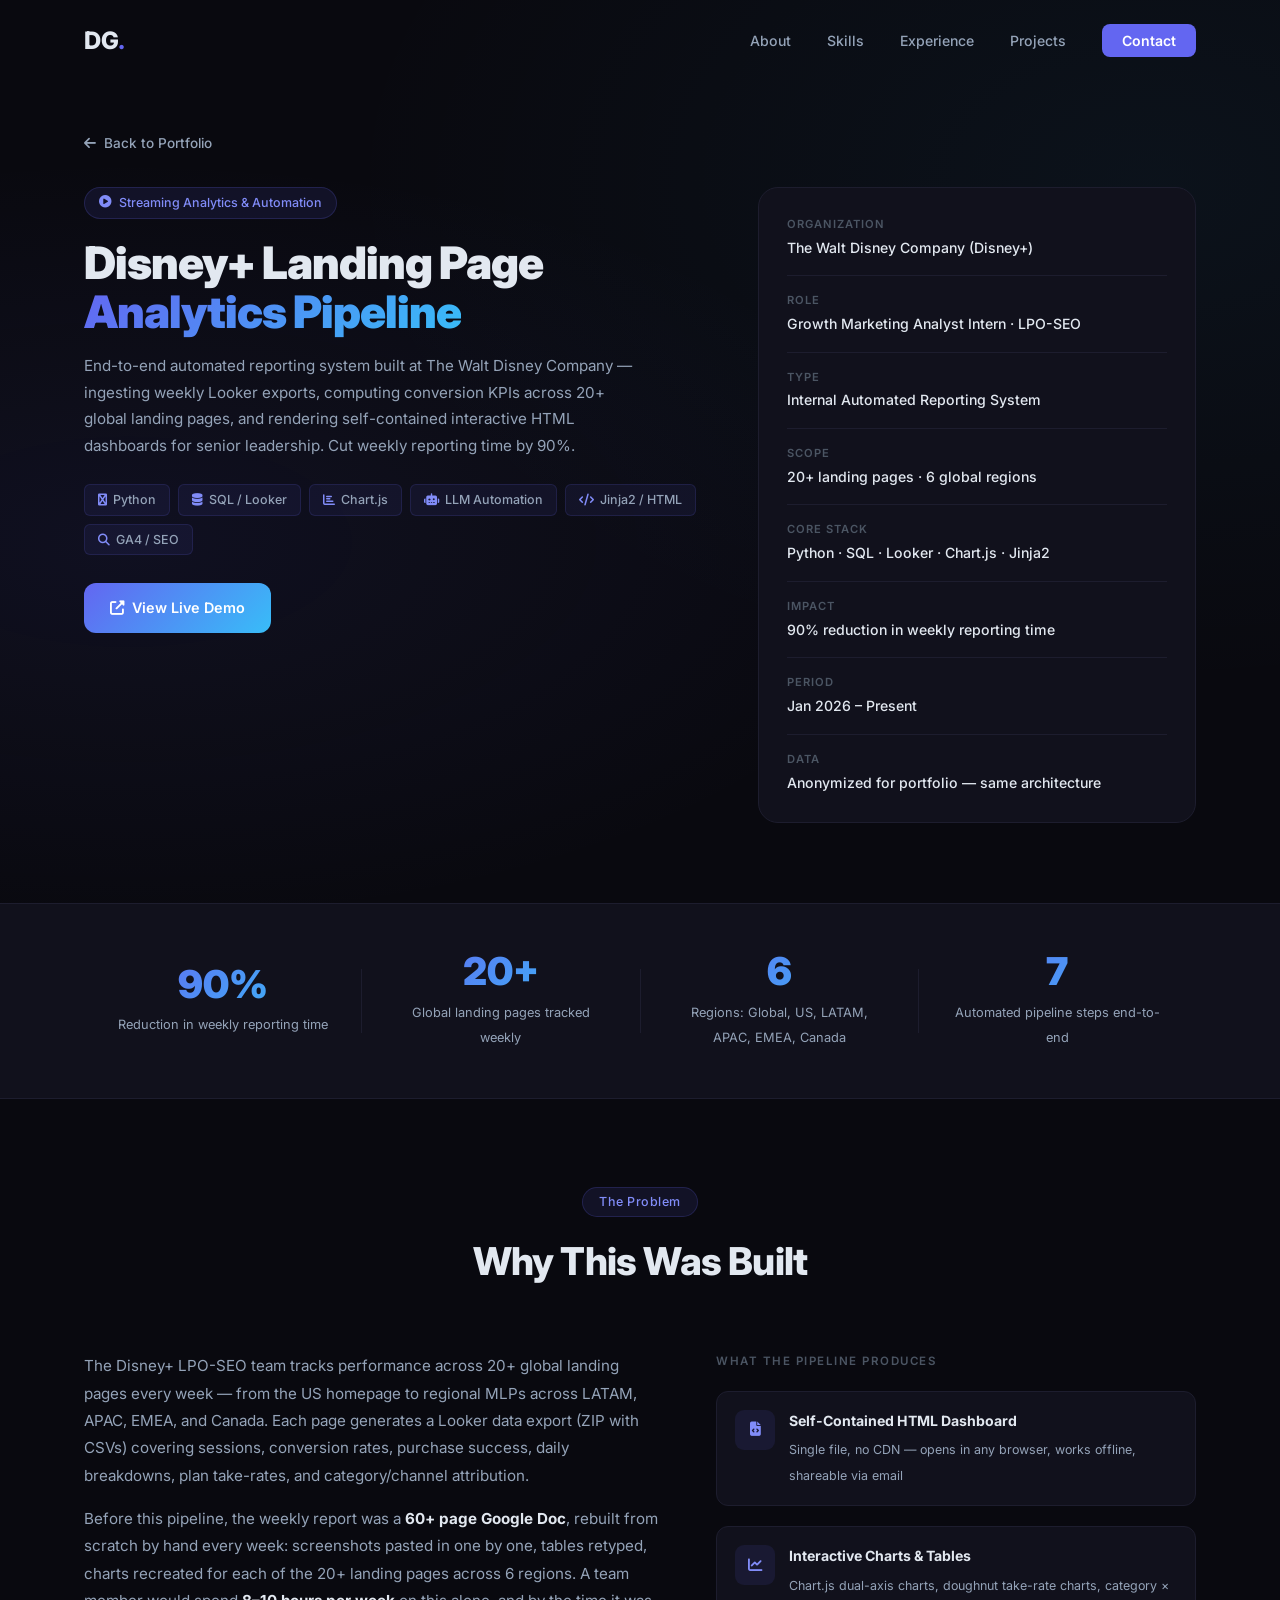
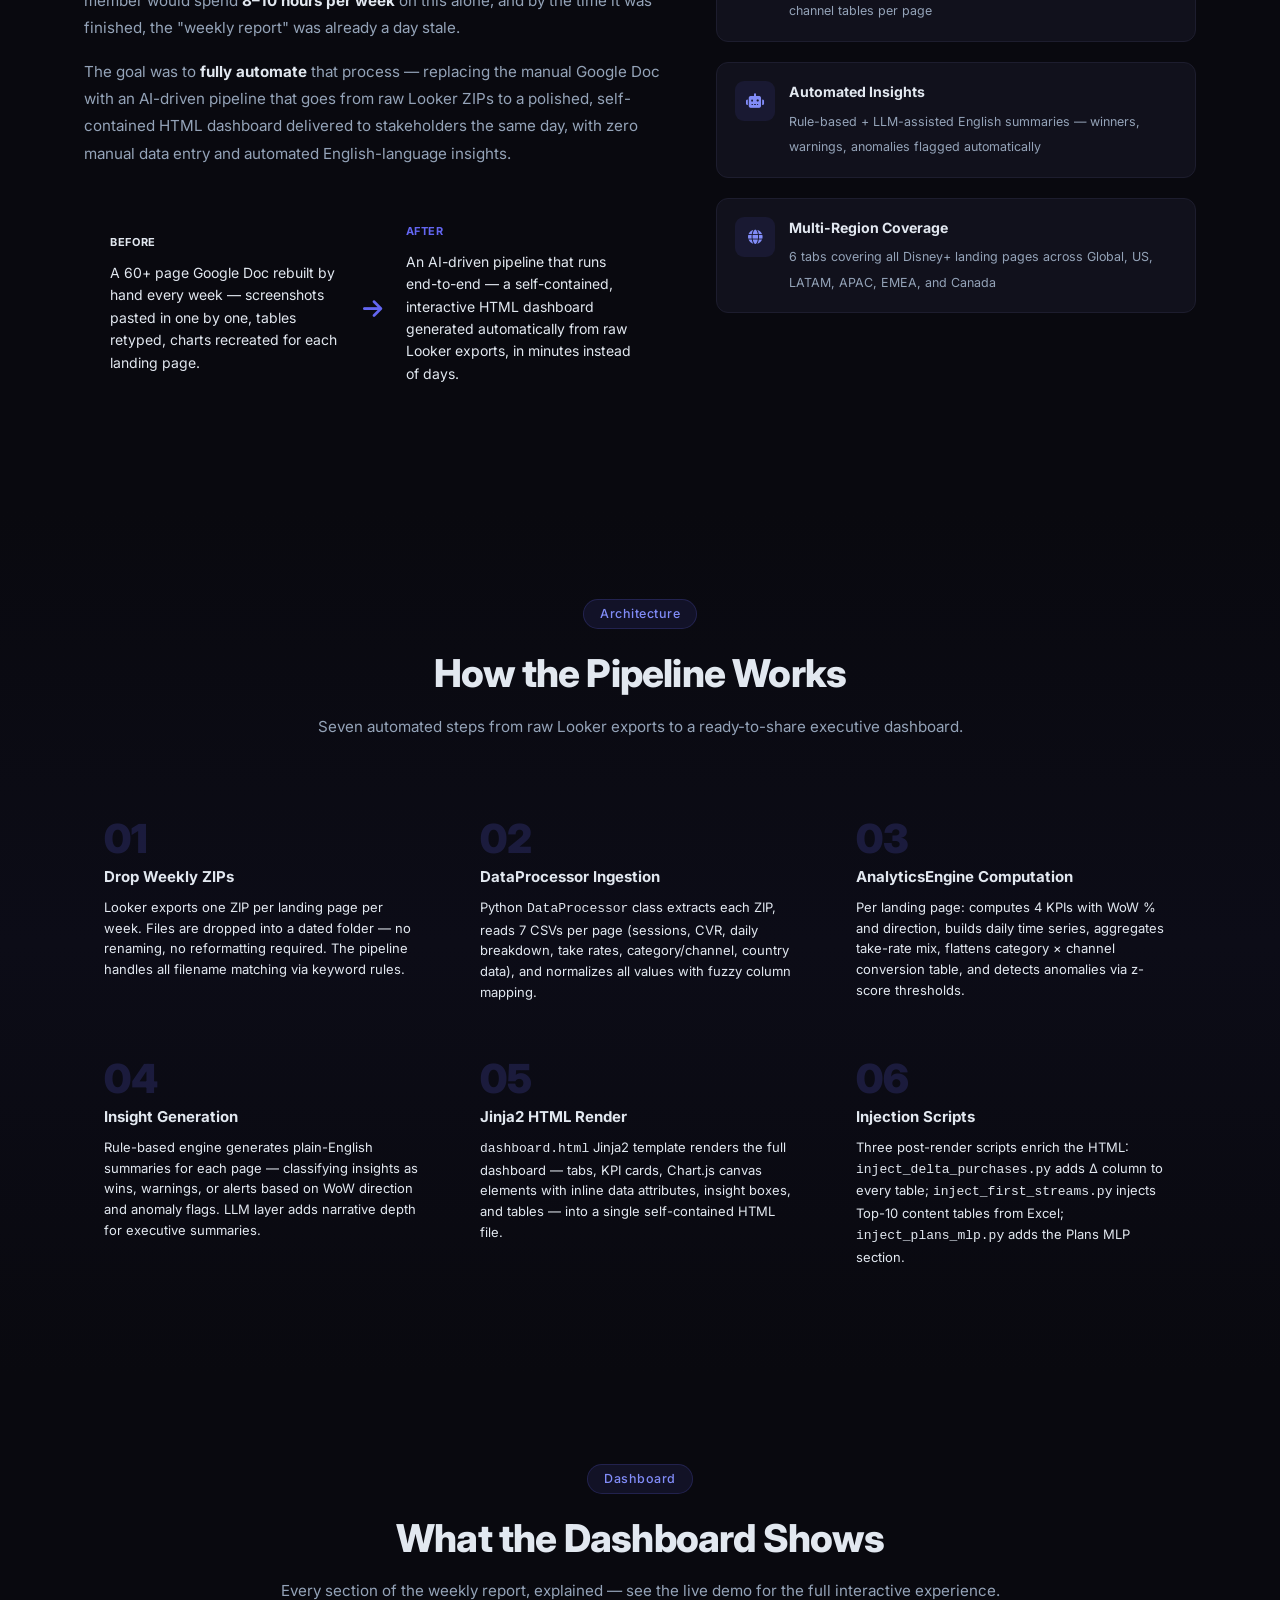
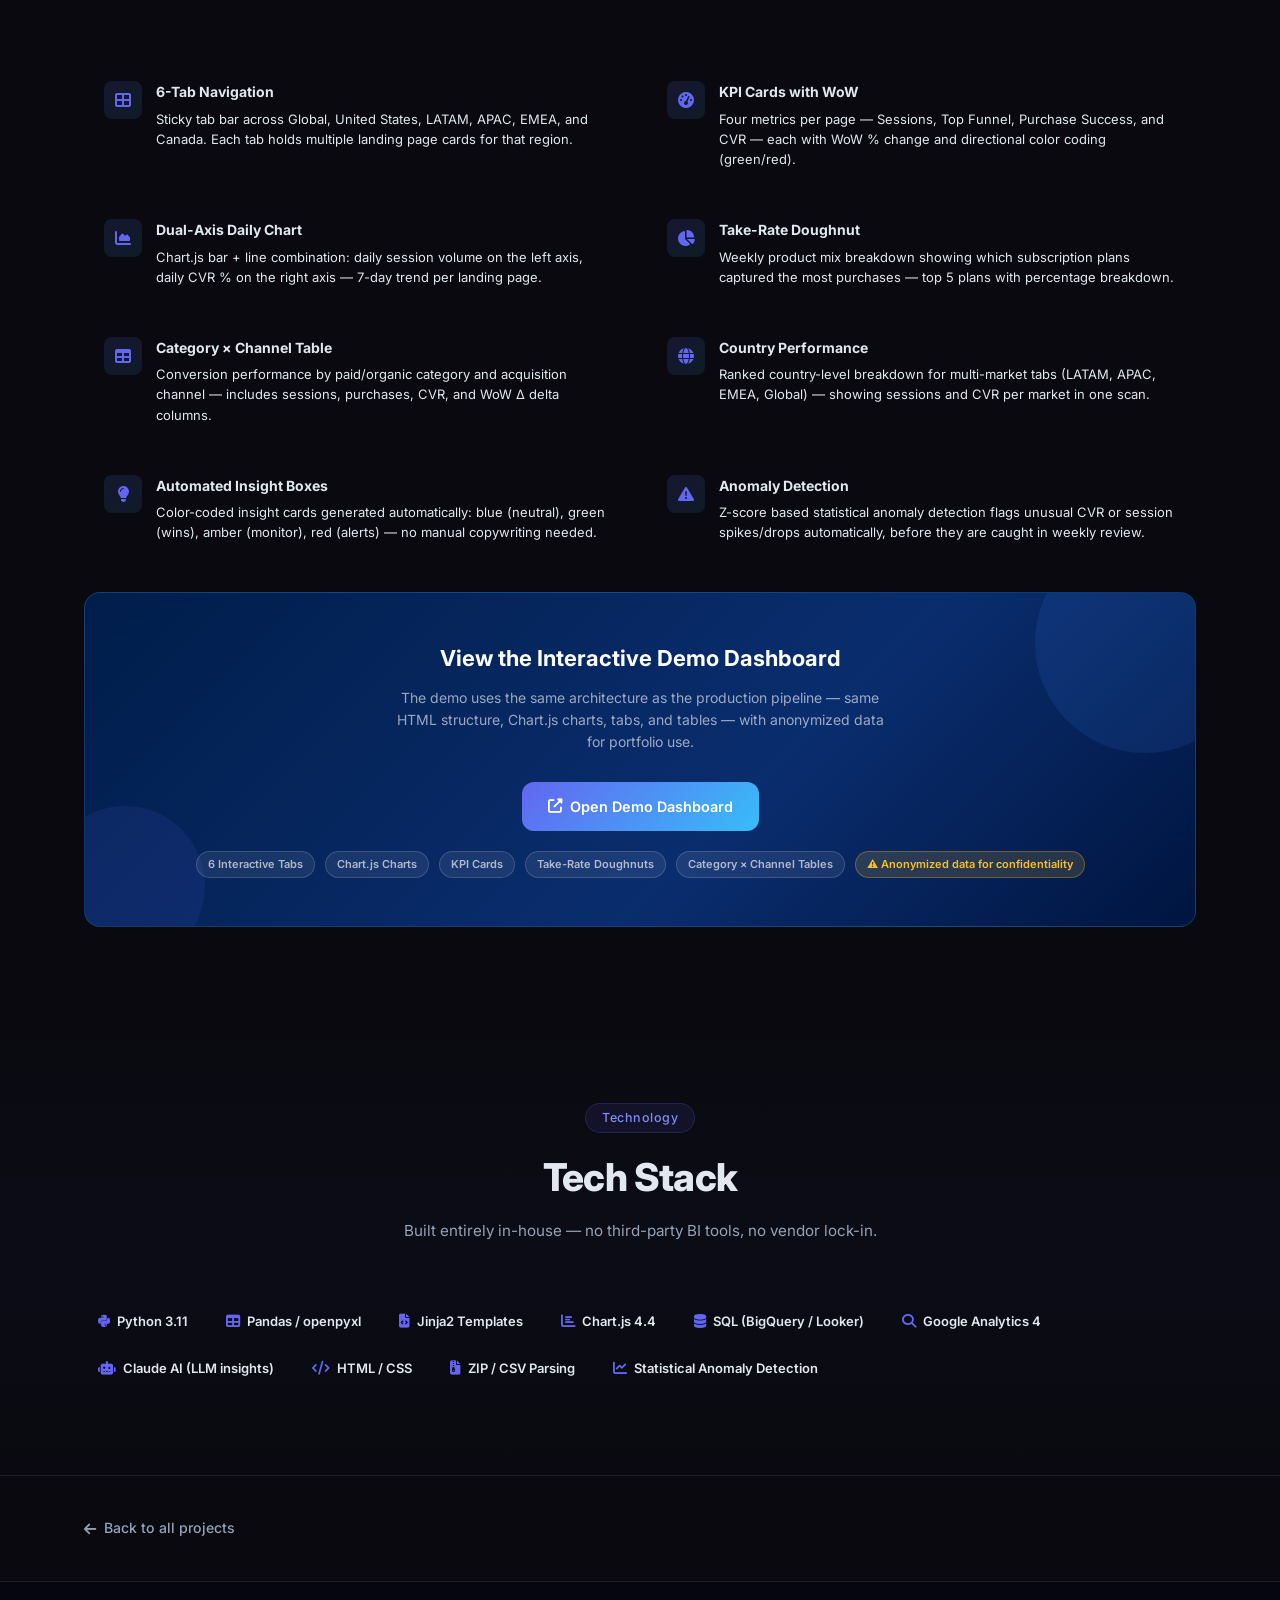
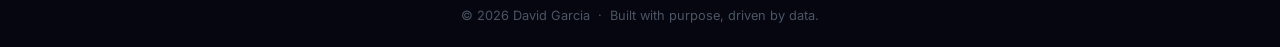
==== disney.html @ 6536abea "Initial commit: BI Analyst portfolio site Static HTML/CSS/JS portfolio with Disney+ and LAFC project" ====
<!DOCTYPE html>
<html lang="en">
<head>
    <meta charset="UTF-8">
    <meta name="viewport" content="width=device-width, initial-scale=1.0">
    <title>Disney+ LPO Analytics Pipeline | David Garcia</title>
    <link rel="stylesheet" href="css/style.css">
    <link rel="stylesheet" href="css/project.css">
    <link rel="preconnect" href="https://fonts.googleapis.com">
    <link rel="preconnect" href="https://fonts.gstatic.com" crossorigin>
    <link href="https://fonts.googleapis.com/css2?family=Inter:wght@300;400;500;600;700;800;900&display=swap" rel="stylesheet">
    <link rel="stylesheet" href="https://cdnjs.cloudflare.com/ajax/libs/font-awesome/6.5.0/css/all.min.css">
    <style>
        /* Pipeline step cards */
        .pipeline-grid {
            display: grid;
            grid-template-columns: repeat(3, 1fr);
            gap: 16px;
            margin-top: 24px;
        }
        @media(max-width:768px){.pipeline-grid{grid-template-columns:1fr;}}
        .pipeline-step {
            background: var(--card-bg);
            border: 1px solid var(--border-color);
            border-radius: 12px;
            padding: 20px;
            position: relative;
        }
        .step-num {
            font-size: 40px;
            font-weight: 900;
            color: var(--primary);
            opacity: 0.18;
            line-height: 1;
            margin-bottom: 6px;
        }
        .step-title { font-size: 15px; font-weight: 700; margin-bottom: 8px; color: var(--text-primary); }
        .step-desc { font-size: 13px; color: var(--text-secondary); line-height: 1.6; }

        /* Feature cards */
        .features-grid {
            display: grid;
            grid-template-columns: repeat(2, 1fr);
            gap: 14px;
            margin-top: 24px;
        }
        @media(max-width:768px){.features-grid{grid-template-columns:1fr;}}
        .feature-card {
            background: var(--card-bg);
            border: 1px solid var(--border-color);
            border-radius: 12px;
            padding: 18px 20px;
            display: flex;
            gap: 14px;
            align-items: flex-start;
        }
        .feature-icon {
            width: 38px;
            height: 38px;
            border-radius: 8px;
            background: linear-gradient(135deg, rgba(99,102,241,0.15), rgba(56,189,248,0.1));
            display: flex;
            align-items: center;
            justify-content: center;
            flex-shrink: 0;
            font-size: 16px;
            color: var(--primary);
        }
        .feature-card h4 { font-size: 14px; font-weight: 700; margin-bottom: 5px; }
        .feature-card p  { font-size: 13px; color: var(--text-secondary); line-height: 1.55; }

        /* Tech stack badges */
        .tech-grid {
            display: flex;
            flex-wrap: wrap;
            gap: 10px;
            margin-top: 20px;
        }
        .tech-badge {
            display: inline-flex;
            align-items: center;
            gap: 7px;
            padding: 8px 14px;
            border-radius: 8px;
            background: var(--card-bg);
            border: 1px solid var(--border-color);
            font-size: 13px;
            font-weight: 600;
            color: var(--text-primary);
        }
        .tech-badge i { color: var(--primary); font-size: 14px; }

        /* Demo preview box */
        .demo-preview-box {
            background: linear-gradient(135deg, #001d4a 0%, #0a2d6e 60%, #001540 100%);
            border-radius: 16px;
            padding: 48px 32px;
            text-align: center;
            margin-top: 32px;
            border: 1px solid rgba(56,189,248,0.2);
            position: relative;
            overflow: hidden;
        }
        .demo-preview-box::before {
            content: "";
            position: absolute;
            top: -60px; right: -60px;
            width: 220px; height: 220px;
            background: rgba(59,130,246,0.12);
            border-radius: 50%;
        }
        .demo-preview-box::after {
            content: "";
            position: absolute;
            bottom: -40px; left: -40px;
            width: 160px; height: 160px;
            background: rgba(99,102,241,0.1);
            border-radius: 50%;
        }
        .demo-preview-box h3 {
            color: white;
            font-size: 22px;
            font-weight: 700;
            margin-bottom: 10px;
            position: relative;
            z-index: 1;
        }
        .demo-preview-box p {
            color: rgba(255,255,255,0.6);
            font-size: 14px;
            max-width: 500px;
            margin: 0 auto 28px;
            position: relative;
            z-index: 1;
            line-height: 1.6;
        }
        .demo-btns { display: flex; gap: 12px; justify-content: center; flex-wrap: wrap; position: relative; z-index: 1; }
        .demo-tag-row {
            display: flex;
            justify-content: center;
            gap: 10px;
            flex-wrap: wrap;
            margin-top: 20px;
            position: relative;
            z-index: 1;
        }
        .demo-tag {
            background: rgba(255,255,255,0.08);
            border: 0.5px solid rgba(255,255,255,0.15);
            color: rgba(255,255,255,0.65);
            font-size: 11px;
            font-weight: 600;
            padding: 4px 11px;
            border-radius: 20px;
        }
        .demo-tag.warn { background:rgba(251,191,36,0.15); border-color:rgba(251,191,36,0.3); color:#fbbf24; }

        /* Before / After comparison */
        .before-after {
            margin-top: 28px;
            display: grid;
            grid-template-columns: 1fr auto 1fr;
            gap: 24px;
            align-items: center;
            background: var(--card-bg);
            border: 1px solid var(--border-color);
            border-radius: 12px;
            padding: 22px 26px;
        }
        @media(max-width:768px){
            .before-after { grid-template-columns: 1fr; text-align: left; }
            .before-after .ba-arrow { transform: rotate(90deg); }
        }
        .before-after .ba-label {
            font-size: 11px;
            font-weight: 700;
            letter-spacing: 0.06em;
            text-transform: uppercase;
        }
        .before-after .ba-label.before { color: var(--text-secondary); }
        .before-after .ba-label.after { color: var(--primary); }
        .before-after p {
            margin-top: 8px;
            font-size: 14px;
            color: var(--text-primary);
            line-height: 1.6;
        }
        .before-after .ba-arrow {
            font-size: 22px;
            color: var(--primary);
            text-align: center;
        }
    </style>
</head>
<body>

    <!-- NAVBAR -->
    <nav class="navbar scrolled" id="navbar">
        <div class="nav-container">
            <a href="index.html" class="nav-logo">DG<span class="accent">.</span></a>
            <ul class="nav-links" id="navLinks">
                <li><a href="index.html#about">About</a></li>
                <li><a href="index.html#skills">Skills</a></li>
                <li><a href="index.html#experience">Experience</a></li>
                <li><a href="index.html#projects">Projects</a></li>
                <li><a href="index.html#contact" class="btn-nav">Contact</a></li>
            </ul>
            <div class="hamburger" id="hamburger">
                <span></span><span></span><span></span>
            </div>
        </div>
    </nav>

    <!-- PROJECT HERO -->
    <section class="proj-hero">
        <div class="proj-hero-bg"></div>
        <div class="container">
            <a href="index.html#projects" class="breadcrumb">
                <i class="fas fa-arrow-left"></i> Back to Portfolio
            </a>
            <div class="proj-hero-content">
                <div class="proj-hero-left">
                    <div class="proj-category-badge">
                        <i class="fas fa-play-circle"></i> Streaming Analytics &amp; Automation
                    </div>
                    <h1 class="proj-title">Disney+ Landing Page<br><span class="gradient-text">Analytics Pipeline</span></h1>
                    <p class="proj-subtitle">
                        End-to-end automated reporting system built at The Walt Disney Company — ingesting weekly Looker exports,
                        computing conversion KPIs across 20+ global landing pages, and rendering self-contained interactive HTML
                        dashboards for senior leadership. Cut weekly reporting time by 90%.
                    </p>
                    <div class="proj-tool-badges">
                        <span><i class="fas fa-python"></i> Python</span>
                        <span><i class="fas fa-database"></i> SQL / Looker</span>
                        <span><i class="fas fa-chart-bar"></i> Chart.js</span>
                        <span><i class="fas fa-robot"></i> LLM Automation</span>
                        <span><i class="fas fa-code"></i> Jinja2 / HTML</span>
                        <span><i class="fas fa-search"></i> GA4 / SEO</span>
                    </div>
                    <div class="proj-cta-row">
                        <a href="assets/disney/demo_dashboard.html" target="_blank" class="btn btn-primary">
                            <i class="fas fa-external-link-alt"></i> View Live Demo
                        </a>
                    </div>
                </div>
                <div class="proj-hero-right">
                    <div class="proj-meta-card">
                        <div class="proj-meta-item">
                            <span class="meta-label">Organization</span>
                            <span class="meta-value">The Walt Disney Company (Disney+)</span>
                        </div>
                        <div class="proj-meta-item">
                            <span class="meta-label">Role</span>
                            <span class="meta-value">Growth Marketing Analyst Intern · LPO-SEO</span>
                        </div>
                        <div class="proj-meta-item">
                            <span class="meta-label">Type</span>
                            <span class="meta-value">Internal Automated Reporting System</span>
                        </div>
                        <div class="proj-meta-item">
                            <span class="meta-label">Scope</span>
                            <span class="meta-value">20+ landing pages · 6 global regions</span>
                        </div>
                        <div class="proj-meta-item">
                            <span class="meta-label">Core Stack</span>
                            <span class="meta-value">Python · SQL · Looker · Chart.js · Jinja2</span>
                        </div>
                        <div class="proj-meta-item">
                            <span class="meta-label">Impact</span>
                            <span class="meta-value">90% reduction in weekly reporting time</span>
                        </div>
                        <div class="proj-meta-item">
                            <span class="meta-label">Period</span>
                            <span class="meta-value">Jan 2026 – Present</span>
                        </div>
                        <div class="proj-meta-item">
                            <span class="meta-label">Data</span>
                            <span class="meta-value">Anonymized for portfolio — same architecture</span>
                        </div>
                    </div>
                </div>
            </div>
        </div>
    </section>

    <!-- KEY METRICS BAR -->
    <section class="metrics-bar">
        <div class="container">
            <div class="metrics-grid">
                <div class="metric-item fade-up">
                    <span class="metric-num">90%</span>
                    <span class="metric-desc">Reduction in weekly reporting time</span>
                </div>
                <div class="metric-divider"></div>
                <div class="metric-item fade-up">
                    <span class="metric-num">20+</span>
                    <span class="metric-desc">Global landing pages tracked weekly</span>
                </div>
                <div class="metric-divider"></div>
                <div class="metric-item fade-up">
                    <span class="metric-num">6</span>
                    <span class="metric-desc">Regions: Global, US, LATAM, APAC, EMEA, Canada</span>
                </div>
                <div class="metric-divider"></div>
                <div class="metric-item fade-up">
                    <span class="metric-num">7</span>
                    <span class="metric-desc">Automated pipeline steps end-to-end</span>
                </div>
            </div>
        </div>
    </section>

    <!-- SECTION: THE PROBLEM -->
    <section class="proj-section">
        <div class="container">
            <div class="section-header fade-up">
                <span class="section-tag">The Problem</span>
                <h2 class="section-title">Why This Was Built</h2>
            </div>
            <div class="context-grid fade-up">
                <div class="context-text">
                    <p>
                        The Disney+ LPO-SEO team tracks performance across 20+ global landing pages every week —
                        from the US homepage to regional MLPs across LATAM, APAC, EMEA, and Canada.
                        Each page generates a Looker data export (ZIP with CSVs) covering sessions, conversion rates,
                        purchase success, daily breakdowns, plan take-rates, and category/channel attribution.
                    </p>
                    <p>
                        Before this pipeline, the weekly report was a <strong>60+ page Google Doc</strong>, rebuilt from
                        scratch by hand every week: screenshots pasted in one by one, tables retyped, charts recreated
                        for each of the 20+ landing pages across 6 regions. A team member would spend
                        <strong>8–10 hours per week</strong> on this alone, and by the time it was finished, the
                        "weekly report" was already a day stale.
                    </p>
                    <p>
                        The goal was to <strong>fully automate</strong> that process — replacing the manual Google Doc
                        with an AI-driven pipeline that goes from raw Looker ZIPs to a polished, self-contained HTML
                        dashboard delivered to stakeholders the same day, with zero manual data entry and automated
                        English-language insights.
                    </p>
                    <div class="before-after fade-up">
                        <div>
                            <span class="ba-label before">Before</span>
                            <p>A 60+ page Google Doc rebuilt by hand every week — screenshots pasted in one by one, tables retyped, charts recreated for each landing page.</p>
                        </div>
                        <div class="ba-arrow"><i class="fas fa-arrow-right"></i></div>
                        <div>
                            <span class="ba-label after">After</span>
                            <p>An AI-driven pipeline that runs end-to-end — a self-contained, interactive HTML dashboard generated automatically from raw Looker exports, in minutes instead of days.</p>
                        </div>
                    </div>
                </div>
                <div class="context-deliverables">
                    <h3>What the Pipeline Produces</h3>
                    <div class="deliverable-item">
                        <div class="deliverable-icon"><i class="fas fa-file-code"></i></div>
                        <div>
                            <strong>Self-Contained HTML Dashboard</strong>
                            <span>Single file, no CDN — opens in any browser, works offline, shareable via email</span>
                        </div>
                    </div>
                    <div class="deliverable-item">
                        <div class="deliverable-icon"><i class="fas fa-chart-line"></i></div>
                        <div>
                            <strong>Interactive Charts &amp; Tables</strong>
                            <span>Chart.js dual-axis charts, doughnut take-rate charts, category × channel tables per page</span>
                        </div>
                    </div>
                    <div class="deliverable-item">
                        <div class="deliverable-icon"><i class="fas fa-robot"></i></div>
                        <div>
                            <strong>Automated Insights</strong>
                            <span>Rule-based + LLM-assisted English summaries — winners, warnings, anomalies flagged automatically</span>
                        </div>
                    </div>
                    <div class="deliverable-item">
                        <div class="deliverable-icon"><i class="fas fa-globe"></i></div>
                        <div>
                            <strong>Multi-Region Coverage</strong>
                            <span>6 tabs covering all Disney+ landing pages across Global, US, LATAM, APAC, EMEA, and Canada</span>
                        </div>
                    </div>
                </div>
            </div>
        </div>
    </section>

    <!-- SECTION: HOW IT WORKS -->
    <section class="proj-section alt-bg">
        <div class="container">
            <div class="section-header fade-up">
                <span class="section-tag">Architecture</span>
                <h2 class="section-title">How the Pipeline Works</h2>
                <p class="section-description">Seven automated steps from raw Looker exports to a ready-to-share executive dashboard.</p>
            </div>
            <div class="pipeline-grid">
                <div class="pipeline-step fade-up">
                    <div class="step-num">01</div>
                    <div class="step-title">Drop Weekly ZIPs</div>
                    <div class="step-desc">Looker exports one ZIP per landing page per week. Files are dropped into a dated folder — no renaming, no reformatting required. The pipeline handles all filename matching via keyword rules.</div>
                </div>
                <div class="pipeline-step fade-up">
                    <div class="step-num">02</div>
                    <div class="step-title">DataProcessor Ingestion</div>
                    <div class="step-desc">Python <code>DataProcessor</code> class extracts each ZIP, reads 7 CSVs per page (sessions, CVR, daily breakdown, take rates, category/channel, country data), and normalizes all values with fuzzy column mapping.</div>
                </div>
                <div class="pipeline-step fade-up">
                    <div class="step-num">03</div>
                    <div class="step-title">AnalyticsEngine Computation</div>
                    <div class="step-desc">Per landing page: computes 4 KPIs with WoW % and direction, builds daily time series, aggregates take-rate mix, flattens category × channel conversion table, and detects anomalies via z-score thresholds.</div>
                </div>
                <div class="pipeline-step fade-up">
                    <div class="step-num">04</div>
                    <div class="step-title">Insight Generation</div>
                    <div class="step-desc">Rule-based engine generates plain-English summaries for each page — classifying insights as wins, warnings, or alerts based on WoW direction and anomaly flags. LLM layer adds narrative depth for executive summaries.</div>
                </div>
                <div class="pipeline-step fade-up">
                    <div class="step-num">05</div>
                    <div class="step-title">Jinja2 HTML Render</div>
                    <div class="step-desc"><code>dashboard.html</code> Jinja2 template renders the full dashboard — tabs, KPI cards, Chart.js canvas elements with inline data attributes, insight boxes, and tables — into a single self-contained HTML file.</div>
                </div>
                <div class="pipeline-step fade-up">
                    <div class="step-num">06</div>
                    <div class="step-title">Injection Scripts</div>
                    <div class="step-desc">Three post-render scripts enrich the HTML: <code>inject_delta_purchases.py</code> adds Δ column to every table; <code>inject_first_streams.py</code> injects Top-10 content tables from Excel; <code>inject_plans_mlp.py</code> adds the Plans MLP section.</div>
                </div>
            </div>
        </div>
    </section>

    <!-- SECTION: DASHBOARD FEATURES -->
    <section class="proj-section">
        <div class="container">
            <div class="section-header fade-up">
                <span class="section-tag">Dashboard</span>
                <h2 class="section-title">What the Dashboard Shows</h2>
                <p class="section-description">Every section of the weekly report, explained — see the live demo for the full interactive experience.</p>
            </div>
            <div class="features-grid">
                <div class="feature-card fade-up">
                    <div class="feature-icon"><i class="fas fa-th-large"></i></div>
                    <div>
                        <h4>6-Tab Navigation</h4>
                        <p>Sticky tab bar across Global, United States, LATAM, APAC, EMEA, and Canada. Each tab holds multiple landing page cards for that region.</p>
                    </div>
                </div>
                <div class="feature-card fade-up">
                    <div class="feature-icon"><i class="fas fa-tachometer-alt"></i></div>
                    <div>
                        <h4>KPI Cards with WoW</h4>
                        <p>Four metrics per page — Sessions, Top Funnel, Purchase Success, and CVR — each with WoW % change and directional color coding (green/red).</p>
                    </div>
                </div>
                <div class="feature-card fade-up">
                    <div class="feature-icon"><i class="fas fa-chart-area"></i></div>
                    <div>
                        <h4>Dual-Axis Daily Chart</h4>
                        <p>Chart.js bar + line combination: daily session volume on the left axis, daily CVR % on the right axis — 7-day trend per landing page.</p>
                    </div>
                </div>
                <div class="feature-card fade-up">
                    <div class="feature-icon"><i class="fas fa-chart-pie"></i></div>
                    <div>
                        <h4>Take-Rate Doughnut</h4>
                        <p>Weekly product mix breakdown showing which subscription plans captured the most purchases — top 5 plans with percentage breakdown.</p>
                    </div>
                </div>
                <div class="feature-card fade-up">
                    <div class="feature-icon"><i class="fas fa-table"></i></div>
                    <div>
                        <h4>Category × Channel Table</h4>
                        <p>Conversion performance by paid/organic category and acquisition channel — includes sessions, purchases, CVR, and WoW Δ delta columns.</p>
                    </div>
                </div>
                <div class="feature-card fade-up">
                    <div class="feature-icon"><i class="fas fa-globe"></i></div>
                    <div>
                        <h4>Country Performance</h4>
                        <p>Ranked country-level breakdown for multi-market tabs (LATAM, APAC, EMEA, Global) — showing sessions and CVR per market in one scan.</p>
                    </div>
                </div>
                <div class="feature-card fade-up">
                    <div class="feature-icon"><i class="fas fa-lightbulb"></i></div>
                    <div>
                        <h4>Automated Insight Boxes</h4>
                        <p>Color-coded insight cards generated automatically: blue (neutral), green (wins), amber (monitor), red (alerts) — no manual copywriting needed.</p>
                    </div>
                </div>
                <div class="feature-card fade-up">
                    <div class="feature-icon"><i class="fas fa-exclamation-triangle"></i></div>
                    <div>
                        <h4>Anomaly Detection</h4>
                        <p>Z-score based statistical anomaly detection flags unusual CVR or session spikes/drops automatically, before they are caught in weekly review.</p>
                    </div>
                </div>
            </div>

            <!-- DEMO PREVIEW BOX -->
            <div class="demo-preview-box fade-up">
                <h3>View the Interactive Demo Dashboard</h3>
                <p>The demo uses the same architecture as the production pipeline — same HTML structure, Chart.js charts, tabs, and tables — with anonymized data for portfolio use.</p>
                <div class="demo-btns">
                    <a href="assets/disney/demo_dashboard.html" target="_blank" class="btn btn-primary">
                        <i class="fas fa-external-link-alt"></i> Open Demo Dashboard
                    </a>
                </div>
                <div class="demo-tag-row">
                    <span class="demo-tag">6 Interactive Tabs</span>
                    <span class="demo-tag">Chart.js Charts</span>
                    <span class="demo-tag">KPI Cards</span>
                    <span class="demo-tag">Take-Rate Doughnuts</span>
                    <span class="demo-tag">Category × Channel Tables</span>
                    <span class="demo-tag warn">&#9888; Anonymized data for confidentiality</span>
                </div>
            </div>
        </div>
    </section>

    <!-- SECTION: TECH STACK -->
    <section class="proj-section alt-bg">
        <div class="container">
            <div class="section-header fade-up">
                <span class="section-tag">Technology</span>
                <h2 class="section-title">Tech Stack</h2>
                <p class="section-description">Built entirely in-house — no third-party BI tools, no vendor lock-in.</p>
            </div>
            <div class="tech-grid fade-up">
                <div class="tech-badge"><i class="fab fa-python"></i> Python 3.11</div>
                <div class="tech-badge"><i class="fas fa-table"></i> Pandas / openpyxl</div>
                <div class="tech-badge"><i class="fas fa-file-code"></i> Jinja2 Templates</div>
                <div class="tech-badge"><i class="fas fa-chart-bar"></i> Chart.js 4.4</div>
                <div class="tech-badge"><i class="fas fa-database"></i> SQL (BigQuery / Looker)</div>
                <div class="tech-badge"><i class="fas fa-search"></i> Google Analytics 4</div>
                <div class="tech-badge"><i class="fas fa-robot"></i> Claude AI (LLM insights)</div>
                <div class="tech-badge"><i class="fas fa-code"></i> HTML / CSS</div>
                <div class="tech-badge"><i class="fas fa-file-archive"></i> ZIP / CSV Parsing</div>
                <div class="tech-badge"><i class="fas fa-chart-line"></i> Statistical Anomaly Detection</div>
            </div>
        </div>
    </section>

    <!-- NEXT PROJECT NAV -->
    <section class="proj-nav">
        <div class="container">
            <a href="index.html#projects" class="proj-nav-back">
                <i class="fas fa-arrow-left"></i> Back to all projects
            </a>
        </div>
    </section>

    <!-- FOOTER -->
    <footer class="footer">
        <div class="container">
            <p>© 2026 David Garcia &nbsp;·&nbsp; Built with purpose, driven by data.</p>
        </div>
    </footer>

    <script src="js/main.js"></script>
</body>
</html>
---- css/style.css ----
/* ==========================================
   RESET & VARIABLES
========================================== */
*, *::before, *::after {
    margin: 0;
    padding: 0;
    box-sizing: border-box;
}

:root {
    --bg:           #09090f;
    --bg-card:      #11111c;
    --border:       #1d1d2e;
    --border-hover: rgba(99, 102, 241, 0.35);
    --primary:      #6366f1;
    --primary-lt:   #818cf8;
    --accent:       #38bdf8;
    --text:         #e2e8f0;
    --text-muted:   #94a3b8;
    --text-dim:     #4b5563;
    --gradient:     linear-gradient(135deg, #6366f1, #38bdf8);
    --radius:       12px;
    --radius-lg:    20px;
    --transition:   0.3s ease;
    --font:         'Inter', sans-serif;
}

html { scroll-behavior: smooth; }

body {
    font-family: var(--font);
    background: var(--bg);
    color: var(--text);
    line-height: 1.6;
    overflow-x: hidden;
}

a { text-decoration: none; color: inherit; }
ul { list-style: none; }
img { max-width: 100%; display: block; }

.container {
    max-width: 1160px;
    margin: 0 auto;
    padding: 0 24px;
}

/* ==========================================
   NAVBAR
========================================== */
.navbar {
    position: fixed;
    top: 0; left: 0; right: 0;
    z-index: 1000;
    padding: 22px 0;
    transition: all var(--transition);
}

.navbar.scrolled {
    background: rgba(9, 9, 15, 0.92);
    backdrop-filter: blur(24px);
    padding: 14px 0;
    border-bottom: 1px solid var(--border);
}

.nav-container {
    max-width: 1160px;
    margin: 0 auto;
    padding: 0 24px;
    display: flex;
    align-items: center;
    justify-content: space-between;
}

.nav-logo {
    font-size: 1.5rem;
    font-weight: 800;
    letter-spacing: -0.5px;
}

.nav-logo .accent { color: var(--primary); }

.nav-links {
    display: flex;
    align-items: center;
    gap: 36px;
}

.nav-links a {
    color: var(--text-muted);
    font-size: 0.88rem;
    font-weight: 500;
    transition: color var(--transition);
}

.nav-links a:hover { color: var(--text); }

.btn-nav {
    background: var(--primary) !important;
    color: #fff !important;
    padding: 8px 20px !important;
    border-radius: 8px;
    font-weight: 600 !important;
    transition: all var(--transition) !important;
}

.btn-nav:hover {
    background: var(--primary-lt) !important;
    transform: translateY(-1px);
}

.hamburger {
    display: none;
    flex-direction: column;
    gap: 5px;
    cursor: pointer;
}

.hamburger span {
    width: 24px;
    height: 2px;
    background: var(--text);
    border-radius: 2px;
    transition: var(--transition);
}

/* ==========================================
   HERO
========================================== */
.hero {
    min-height: 100vh;
    display: flex;
    align-items: center;
    position: relative;
    overflow: hidden;
}

.hero-bg {
    position: absolute;
    inset: 0;
    background:
        radial-gradient(ellipse at 15% 55%, rgba(99,102,241,0.09) 0%, transparent 55%),
        radial-gradient(ellipse at 85% 20%, rgba(56,189,248,0.06) 0%, transparent 55%);
}

.grid-overlay {
    position: absolute;
    inset: 0;
    background-image:
        linear-gradient(rgba(99,102,241,0.04) 1px, transparent 1px),
        linear-gradient(90deg, rgba(99,102,241,0.04) 1px, transparent 1px);
    background-size: 64px 64px;
}

.hero-container {
    max-width: 1160px;
    margin: 0 auto;
    padding: 130px 24px 90px;
    display: grid;
    grid-template-columns: 1fr 1fr;
    gap: 80px;
    align-items: center;
    position: relative;
    z-index: 1;
}

/* Hero content */
.hero-tag {
    display: inline-flex;
    align-items: center;
    gap: 8px;
    background: rgba(99,102,241,0.1);
    border: 1px solid rgba(99,102,241,0.2);
    color: var(--primary-lt);
    padding: 6px 16px;
    border-radius: 100px;
    font-size: 0.8rem;
    font-weight: 500;
    margin-bottom: 24px;
}

.dot {
    width: 7px;
    height: 7px;
    background: #22c55e;
    border-radius: 50%;
    animation: blink 2s ease-in-out infinite;
}

@keyframes blink {
    0%, 100% { opacity: 1; }
    50%       { opacity: 0.3; }
}

.hero-title {
    font-size: clamp(2.4rem, 4vw, 3.6rem);
    font-weight: 900;
    line-height: 1.08;
    letter-spacing: -1.5px;
    margin-bottom: 12px;
}

.gradient-text {
    background: var(--gradient);
    -webkit-background-clip: text;
    -webkit-text-fill-color: transparent;
    background-clip: text;
}

.hero-subtitle {
    font-size: 1.35rem;
    font-weight: 500;
    color: var(--text-muted);
    margin-bottom: 20px;
}

.hero-description {
    font-size: 0.97rem;
    color: var(--text-muted);
    line-height: 1.75;
    max-width: 500px;
    margin-bottom: 36px;
}

.hero-cta {
    display: flex;
    gap: 14px;
    margin-bottom: 52px;
    flex-wrap: wrap;
}

.btn {
    padding: 13px 26px;
    border-radius: var(--radius);
    font-weight: 600;
    font-size: 0.9rem;
    transition: all var(--transition);
    display: inline-flex;
    align-items: center;
    gap: 8px;
}

.btn-primary {
    background: var(--gradient);
    color: #fff;
    border: none;
}

.btn-primary:hover {
    transform: translateY(-2px);
    box-shadow: 0 8px 32px rgba(99,102,241,0.4);
}

.btn-secondary {
    background: transparent;
    color: var(--text);
    border: 1px solid var(--border);
}

.btn-secondary:hover {
    border-color: var(--primary);
    color: var(--primary-lt);
    transform: translateY(-2px);
}

.hero-stats {
    display: flex;
    gap: 36px;
}

.stat-number {
    display: block;
    font-size: 1.9rem;
    font-weight: 800;
    color: var(--primary-lt);
    line-height: 1;
}

.stat-label {
    display: block;
    font-size: 0.72rem;
    color: var(--text-dim);
    margin-top: 5px;
    max-width: 90px;
    line-height: 1.35;
}

/* Hero image */
.hero-image {
    position: relative;
    display: flex;
    justify-content: center;
    align-items: center;
}

.image-wrapper {
    position: relative;
    width: 340px;
    height: 380px;
}

.profile-img {
    width: 100%;
    height: 100%;
    object-fit: cover;
    border-radius: 24px;
    position: relative;
    z-index: 1;
}

.image-glow {
    position: absolute;
    inset: -6px;
    border-radius: 28px;
    background: var(--gradient);
    z-index: 0;
    opacity: 0.4;
    filter: blur(22px);
}

.floating-card {
    position: absolute;
    background: rgba(17,17,28,0.92);
    backdrop-filter: blur(20px);
    border: 1px solid var(--border);
    padding: 11px 18px;
    border-radius: var(--radius);
    display: flex;
    align-items: center;
    gap: 10px;
    font-size: 0.82rem;
    font-weight: 500;
    z-index: 2;
}

.floating-card i { color: var(--primary-lt); font-size: 0.95rem; }

.card-1 {
    top: 24px;
    right: -36px;
    animation: floatA 3.5s ease-in-out infinite;
}

.card-2 {
    bottom: 48px;
    left: -36px;
    animation: floatB 3.5s ease-in-out infinite;
}

@keyframes floatA {
    0%, 100% { transform: translateY(0px); }
    50%       { transform: translateY(-10px); }
}
@keyframes floatB {
    0%, 100% { transform: translateY(-5px); }
    50%       { transform: translateY(5px); }
}

.scroll-hint {
    position: absolute;
    bottom: 36px;
    left: 50%;
    transform: translateX(-50%);
    display: flex;
    flex-direction: column;
    align-items: center;
    gap: 8px;
    color: var(--text-dim);
    font-size: 0.72rem;
    letter-spacing: 1px;
}

.scroll-line {
    width: 1px;
    height: 36px;
    background: linear-gradient(to bottom, var(--primary), transparent);
    animation: scrollPulse 1.8s ease-in-out infinite;
}

@keyframes scrollPulse {
    0%   { transform: scaleY(0); transform-origin: top; opacity: 1; }
    50%  { transform: scaleY(1); transform-origin: top; opacity: 1; }
    51%  { transform: scaleY(1); transform-origin: bottom; opacity: 1; }
    100% { transform: scaleY(0); transform-origin: bottom; opacity: 0; }
}

/* ==========================================
   SECTION SHARED
========================================== */
section { padding: 104px 0; }

.section-header {
    text-align: center;
    margin-bottom: 60px;
}

.section-tag {
    display: inline-block;
    background: rgba(99,102,241,0.1);
    border: 1px solid rgba(99,102,241,0.2);
    color: var(--primary-lt);
    padding: 4px 16px;
    border-radius: 100px;
    font-size: 0.78rem;
    font-weight: 500;
    letter-spacing: 0.5px;
    margin-bottom: 14px;
}

.section-title {
    font-size: clamp(1.8rem, 3vw, 2.5rem);
    font-weight: 800;
    letter-spacing: -0.8px;
}

.section-description {
    color: var(--text-muted);
    margin-top: 10px;
    font-size: 0.95rem;
}

/* ==========================================
   ABOUT
========================================== */
.about-grid {
    display: grid;
    grid-template-columns: 1.15fr 1fr;
    gap: 64px;
    align-items: start;
}

.about-text p {
    color: var(--text-muted);
    line-height: 1.8;
    margin-bottom: 18px;
    font-size: 0.95rem;
}

.about-text strong { color: var(--text); }

.about-highlights {
    margin-top: 32px;
    display: flex;
    flex-direction: column;
    gap: 18px;
}

.highlight {
    display: flex;
    align-items: flex-start;
    gap: 14px;
}

.highlight-icon {
    width: 38px;
    height: 38px;
    background: rgba(99,102,241,0.1);
    border: 1px solid rgba(99,102,241,0.2);
    border-radius: 10px;
    display: flex;
    align-items: center;
    justify-content: center;
    color: var(--primary-lt);
    flex-shrink: 0;
    font-size: 0.85rem;
}

.highlight strong {
    display: block;
    font-size: 0.88rem;
    color: var(--text);
    margin-bottom: 2px;
}

.highlight span {
    font-size: 0.8rem;
    color: var(--text-muted);
}

.side-label {
    font-size: 0.72rem;
    font-weight: 600;
    color: var(--text-dim);
    text-transform: uppercase;
    letter-spacing: 1.5px;
    margin-bottom: 16px;
}

.edu-card {
    display: flex;
    gap: 14px;
    background: var(--bg-card);
    border: 1px solid var(--border);
    border-radius: var(--radius);
    padding: 18px;
    margin-bottom: 14px;
    transition: border-color var(--transition);
}

.edu-card:hover { border-color: var(--border-hover); }

.edu-badge {
    width: 44px;
    height: 44px;
    background: var(--gradient);
    border-radius: 10px;
    display: flex;
    align-items: center;
    justify-content: center;
    font-weight: 800;
    font-size: 0.7rem;
    color: #fff;
    flex-shrink: 0;
}

.edu-info h4 {
    font-size: 0.88rem;
    font-weight: 600;
    margin-bottom: 3px;
}

.edu-degree {
    font-size: 0.82rem;
    color: var(--text-muted);
    margin-bottom: 3px;
}

.edu-meta {
    font-size: 0.75rem;
    color: var(--text-dim);
}

.achievement-tags {
    display: flex;
    flex-wrap: wrap;
    gap: 8px;
}

.achievement-tags span {
    background: rgba(56,189,248,0.07);
    border: 1px solid rgba(56,189,248,0.15);
    color: #38bdf8;
    padding: 5px 12px;
    border-radius: 6px;
    font-size: 0.75rem;
    font-weight: 500;
}

/* ==========================================
   SKILLS
========================================== */
.skills {
    background: linear-gradient(to bottom, var(--bg), #0c0c17, var(--bg));
}

.skills-grid {
    display: grid;
    grid-template-columns: repeat(2, 1fr);
    gap: 20px;
}

.skill-category {
    background: var(--bg-card);
    border: 1px solid var(--border);
    border-radius: var(--radius-lg);
    padding: 30px;
    transition: border-color var(--transition);
}

.skill-category:hover { border-color: var(--border-hover); }

.skill-icon {
    width: 46px;
    height: 46px;
    background: rgba(99,102,241,0.1);
    border-radius: 11px;
    display: flex;
    align-items: center;
    justify-content: center;
    color: var(--primary-lt);
    font-size: 1.05rem;
    margin-bottom: 14px;
}

.skill-category h3 {
    font-size: 0.95rem;
    font-weight: 600;
    margin-bottom: 18px;
}

.skill-tags {
    display: flex;
    flex-wrap: wrap;
    gap: 7px;
}

.skill-tags span {
    background: rgba(99,102,241,0.07);
    border: 1px solid rgba(99,102,241,0.14);
    color: var(--text-muted);
    padding: 5px 12px;
    border-radius: 6px;
    font-size: 0.78rem;
    font-weight: 500;
    transition: all var(--transition);
    cursor: default;
}

.skill-tags span:hover {
    background: rgba(99,102,241,0.15);
    color: var(--primary-lt);
    border-color: rgba(99,102,241,0.3);
}

/* ==========================================
   EXPERIENCE
========================================== */
.timeline {
    max-width: 820px;
    margin: 0 auto;
    position: relative;
}

.timeline::before {
    content: '';
    position: absolute;
    left: 18px;
    top: 10px;
    bottom: 10px;
    width: 1px;
    background: linear-gradient(to bottom, var(--primary), transparent 90%);
}

.timeline-item {
    display: flex;
    gap: 32px;
    margin-bottom: 36px;
}

.timeline-dot {
    width: 38px;
    height: 38px;
    background: rgba(99,102,241,0.12);
    border: 2px solid var(--primary);
    border-radius: 50%;
    flex-shrink: 0;
    position: relative;
    z-index: 1;
    margin-top: 4px;
}

.timeline-dot::after {
    content: '';
    position: absolute;
    top: 50%; left: 50%;
    transform: translate(-50%, -50%);
    width: 10px; height: 10px;
    background: var(--primary);
    border-radius: 50%;
}

.timeline-card {
    background: var(--bg-card);
    border: 1px solid var(--border);
    border-radius: var(--radius-lg);
    padding: 26px;
    flex: 1;
    transition: border-color var(--transition);
}

.timeline-card:hover { border-color: var(--border-hover); }

.timeline-header {
    display: flex;
    justify-content: space-between;
    align-items: flex-start;
    gap: 16px;
    margin-bottom: 14px;
    flex-wrap: wrap;
}

.timeline-header h3 {
    font-size: 0.97rem;
    font-weight: 600;
    margin-bottom: 4px;
}

.company {
    font-size: 0.82rem;
    color: var(--primary-lt);
    font-weight: 500;
}

.timeline-date {
    background: rgba(99,102,241,0.08);
    border: 1px solid rgba(99,102,241,0.14);
    color: var(--text-muted);
    padding: 4px 11px;
    border-radius: 6px;
    font-size: 0.72rem;
    white-space: nowrap;
    flex-shrink: 0;
}

.timeline-bullets {
    margin-bottom: 18px;
    padding-left: 0;
}

.timeline-bullets li {
    color: var(--text-muted);
    font-size: 0.85rem;
    line-height: 1.65;
    padding-left: 16px;
    position: relative;
    margin-bottom: 7px;
}

.timeline-bullets li::before {
    content: '▸';
    position: absolute;
    left: 0;
    color: var(--primary-lt);
}

.timeline-bullets strong { color: var(--text); }

.timeline-tags {
    display: flex;
    flex-wrap: wrap;
    gap: 6px;
}

.timeline-tags span {
    background: rgba(99,102,241,0.06);
    border: 1px solid rgba(99,102,241,0.12);
    color: var(--text-dim);
    padding: 3px 10px;
    border-radius: 5px;
    font-size: 0.72rem;
    font-weight: 500;
}

/* ==========================================
   PROJECTS
========================================== */
.projects {
    background: linear-gradient(to bottom, var(--bg), #0c0c17);
}

.projects-grid {
    display: grid;
    grid-template-columns: repeat(3, 1fr);
    gap: 20px;
}

.project-card {
    background: var(--bg-card);
    border: 1px solid var(--border);
    border-radius: var(--radius-lg);
    padding: 26px;
    position: relative;
    transition: all var(--transition);
    display: flex;
    flex-direction: column;
    gap: 14px;
}

.project-card:hover {
    border-color: var(--border-hover);
    transform: translateY(-5px);
    box-shadow: 0 20px 60px rgba(0,0,0,0.35);
}

.project-card.featured {
    grid-column: span 2;
    background: linear-gradient(135deg, rgba(99,102,241,0.06), rgba(56,189,248,0.03));
    border-color: rgba(99,102,241,0.2);
}

.featured-badge {
    position: absolute;
    top: 18px; right: 18px;
    background: var(--gradient);
    color: #fff;
    padding: 3px 10px;
    border-radius: 5px;
    font-size: 0.7rem;
    font-weight: 700;
    letter-spacing: 0.5px;
}

.project-icon {
    width: 46px;
    height: 46px;
    background: rgba(99,102,241,0.1);
    border: 1px solid rgba(99,102,241,0.2);
    border-radius: 11px;
    display: flex;
    align-items: center;
    justify-content: center;
    color: var(--primary-lt);
    font-size: 1.05rem;
}

.project-card h3 {
    font-size: 0.97rem;
    font-weight: 600;
    line-height: 1.35;
}

.project-card p {
    font-size: 0.83rem;
    color: var(--text-muted);
    line-height: 1.65;
    flex-grow: 1;
}

.project-tags {
    display: flex;
    flex-wrap: wrap;
    gap: 6px;
}

.project-tags span {
    background: rgba(99,102,241,0.07);
    border: 1px solid rgba(99,102,241,0.12);
    color: var(--text-dim);
    padding: 3px 10px;
    border-radius: 5px;
    font-size: 0.72rem;
    font-weight: 500;
}

.project-footer { margin-top: auto; }

.coming-soon-badge {
    display: inline-flex;
    align-items: center;
    gap: 6px;
    color: var(--text-dim);
    font-size: 0.78rem;
    font-weight: 500;
}

.coming-soon-badge i { font-size: 0.7rem; }

.project-link {
    display: inline-flex;
    align-items: center;
    gap: 6px;
    color: var(--primary-lt);
    font-size: 0.85rem;
    font-weight: 600;
    transition: gap var(--transition), color var(--transition);
}

.project-link:hover { gap: 10px; color: #a5b4fc; }

/* ==========================================
   CONTACT
========================================== */
.contact-grid {
    display: grid;
    grid-template-columns: repeat(3, 1fr);
    gap: 20px;
    max-width: 680px;
    margin: 0 auto;
}

.contact-card {
    background: var(--bg-card);
    border: 1px solid var(--border);
    border-radius: var(--radius-lg);
    padding: 30px 20px;
    text-align: center;
    transition: all var(--transition);
    cursor: pointer;
}

.contact-card:hover {
    border-color: var(--border-hover);
    transform: translateY(-4px);
    box-shadow: 0 16px 48px rgba(0,0,0,0.3);
}

.contact-card i {
    font-size: 1.7rem;
    color: var(--primary-lt);
    margin-bottom: 12px;
    display: block;
}

.contact-card h3 {
    font-size: 0.88rem;
    font-weight: 600;
    margin-bottom: 6px;
}

.contact-card p {
    font-size: 0.75rem;
    color: var(--text-muted);
    word-break: break-all;
    line-height: 1.4;
}

/* ==========================================
   FOOTER
========================================== */
.footer {
    background: #060610;
    border-top: 1px solid var(--border);
    padding: 24px 0;
    text-align: center;
}

.footer p {
    color: var(--text-dim);
    font-size: 0.8rem;
}

/* ==========================================
   SCROLL ANIMATIONS
========================================== */
.fade-up {
    opacity: 0;
    transform: translateY(28px);
    transition: opacity 0.65s ease, transform 0.65s ease;
}

.fade-up.visible {
    opacity: 1;
    transform: translateY(0);
}

/* ==========================================
   RESPONSIVE
========================================== */
@media (max-width: 960px) {
    .hero-container {
        grid-template-columns: 1fr;
        text-align: center;
        gap: 48px;
        padding-top: 110px;
    }

    .hero-description { margin: 0 auto 36px; }
    .hero-cta { justify-content: center; }
    .hero-stats { justify-content: center; }
    .hero-image { order: -1; }
    .image-wrapper { width: 240px; height: 270px; }
    .card-1, .card-2 { display: none; }

    .about-grid { grid-template-columns: 1fr; }
    .skills-grid { grid-template-columns: 1fr; }

    .projects-grid { grid-template-columns: 1fr; }
    .project-card.featured { grid-column: span 1; }

    .contact-grid { grid-template-columns: 1fr; max-width: 340px; }
}

@media (max-width: 640px) {
    .nav-links {
        display: none;
        position: fixed;
        top: 66px; left: 0; right: 0;
        background: rgba(9,9,15,0.97);
        backdrop-filter: blur(20px);
        flex-direction: column;
        padding: 24px;
        gap: 20px;
        border-bottom: 1px solid var(--border);
        z-index: 999;
    }

    .nav-links.open { display: flex; }
    .hamburger { display: flex; }

    .timeline::before { display: none; }
    .timeline-item { flex-direction: column; gap: 14px; }
    .timeline-dot { display: none; }
    .timeline-header { flex-direction: column; }

    .hero-stats { flex-direction: column; gap: 20px; align-items: center; }
}
---- css/project.css ----
/* ==========================================
   PROJECT PAGE STYLES
========================================== */

/* Hero */
.proj-hero {
    padding: 130px 0 80px;
    position: relative;
    overflow: hidden;
}

.proj-hero-bg {
    position: absolute;
    inset: 0;
    background:
        radial-gradient(ellipse at 10% 60%, rgba(99,102,241,0.08) 0%, transparent 50%),
        radial-gradient(ellipse at 90% 20%, rgba(56,189,248,0.05) 0%, transparent 50%);
}

.breadcrumb {
    display: inline-flex;
    align-items: center;
    gap: 8px;
    color: var(--text-muted);
    font-size: 0.85rem;
    font-weight: 500;
    margin-bottom: 32px;
    transition: color var(--transition);
    position: relative;
    z-index: 1;
}

.breadcrumb:hover { color: var(--primary-lt); }

.proj-hero-content {
    display: grid;
    grid-template-columns: 1.4fr 1fr;
    gap: 60px;
    align-items: start;
    position: relative;
    z-index: 1;
}

.proj-category-badge {
    display: inline-flex;
    align-items: center;
    gap: 8px;
    background: rgba(99,102,241,0.1);
    border: 1px solid rgba(99,102,241,0.2);
    color: var(--primary-lt);
    padding: 5px 14px;
    border-radius: 100px;
    font-size: 0.78rem;
    font-weight: 500;
    margin-bottom: 20px;
}

.proj-title {
    font-size: clamp(2rem, 3.5vw, 3rem);
    font-weight: 900;
    line-height: 1.1;
    letter-spacing: -1px;
    margin-bottom: 16px;
}

.proj-subtitle {
    font-size: 0.95rem;
    color: var(--text-muted);
    line-height: 1.75;
    margin-bottom: 24px;
    max-width: 560px;
}

.proj-tool-badges {
    display: flex;
    flex-wrap: wrap;
    gap: 8px;
    margin-bottom: 28px;
}

.proj-tool-badges span {
    display: inline-flex;
    align-items: center;
    gap: 6px;
    background: rgba(99,102,241,0.08);
    border: 1px solid rgba(99,102,241,0.15);
    color: var(--text-muted);
    padding: 5px 13px;
    border-radius: 6px;
    font-size: 0.78rem;
    font-weight: 500;
}

.proj-tool-badges span i { color: var(--primary-lt); font-size: 0.75rem; }

.proj-cta-row {
    display: flex;
    gap: 12px;
    flex-wrap: wrap;
}

/* Project meta card */
.proj-meta-card {
    background: var(--bg-card);
    border: 1px solid var(--border);
    border-radius: var(--radius-lg);
    padding: 28px;
    display: flex;
    flex-direction: column;
    gap: 16px;
}

.proj-meta-item {
    display: flex;
    flex-direction: column;
    gap: 3px;
    padding-bottom: 16px;
    border-bottom: 1px solid var(--border);
}

.proj-meta-item:last-child {
    padding-bottom: 0;
    border-bottom: none;
}

.meta-label {
    font-size: 0.7rem;
    font-weight: 600;
    color: var(--text-dim);
    text-transform: uppercase;
    letter-spacing: 1px;
}

.meta-value {
    font-size: 0.88rem;
    color: var(--text);
    font-weight: 500;
}

/* Metrics Bar */
.metrics-bar {
    background: var(--bg-card);
    border-top: 1px solid var(--border);
    border-bottom: 1px solid var(--border);
    padding: 48px 0;
}

.metrics-grid {
    display: flex;
    align-items: center;
    justify-content: center;
    gap: 0;
}

.metric-item {
    flex: 1;
    text-align: center;
    padding: 0 32px;
}

.metric-num {
    display: block;
    font-size: 2.4rem;
    font-weight: 900;
    background: var(--gradient);
    -webkit-background-clip: text;
    -webkit-text-fill-color: transparent;
    background-clip: text;
    line-height: 1;
    margin-bottom: 8px;
}

.metric-desc {
    font-size: 0.8rem;
    color: var(--text-muted);
    line-height: 1.4;
    max-width: 130px;
    margin: 0 auto;
}

.metric-divider {
    width: 1px;
    height: 64px;
    background: var(--border);
    flex-shrink: 0;
}

/* Project sections */
.proj-section { padding: 88px 0; }
.alt-bg { background: linear-gradient(to bottom, var(--bg), #0c0c17, var(--bg)); }

/* Context */
.context-grid {
    display: grid;
    grid-template-columns: 1.2fr 1fr;
    gap: 56px;
    align-items: start;
}

.context-text p {
    color: var(--text-muted);
    line-height: 1.8;
    margin-bottom: 16px;
    font-size: 0.95rem;
}

.context-text strong { color: var(--text); }

.context-deliverables h3 {
    font-size: 0.72rem;
    font-weight: 600;
    color: var(--text-dim);
    text-transform: uppercase;
    letter-spacing: 1.5px;
    margin-bottom: 20px;
}

.deliverable-item {
    display: flex;
    gap: 14px;
    align-items: flex-start;
    margin-bottom: 20px;
    padding: 18px;
    background: var(--bg-card);
    border: 1px solid var(--border);
    border-radius: var(--radius);
    transition: border-color var(--transition);
}

.deliverable-item:hover { border-color: var(--border-hover); }

.deliverable-icon {
    width: 40px;
    height: 40px;
    background: rgba(99,102,241,0.1);
    border-radius: 9px;
    display: flex;
    align-items: center;
    justify-content: center;
    color: var(--primary-lt);
    font-size: 0.9rem;
    flex-shrink: 0;
}

.deliverable-item strong {
    display: block;
    font-size: 0.88rem;
    margin-bottom: 4px;
}

.deliverable-item span {
    font-size: 0.78rem;
    color: var(--text-muted);
    line-height: 1.4;
}

/* Findings */
.findings-grid {
    display: grid;
    grid-template-columns: repeat(2, 1fr);
    gap: 20px;
}

.finding-card {
    background: var(--bg-card);
    border: 1px solid var(--border);
    border-radius: var(--radius-lg);
    padding: 28px;
    transition: border-color var(--transition);
    display: flex;
    flex-direction: column;
    gap: 14px;
}

.finding-card:hover { border-color: var(--border-hover); }

.finding-number {
    font-size: 0.72rem;
    font-weight: 700;
    color: var(--primary-lt);
    letter-spacing: 1.5px;
}

.finding-card h3 {
    font-size: 1rem;
    font-weight: 700;
    line-height: 1.3;
}

.finding-card p {
    font-size: 0.85rem;
    color: var(--text-muted);
    line-height: 1.7;
}

.finding-card strong { color: var(--text); }

.finding-callout {
    background: rgba(99,102,241,0.06);
    border: 1px solid rgba(99,102,241,0.14);
    border-radius: 10px;
    padding: 16px;
}

.callout-num {
    display: block;
    font-size: 1.4rem;
    font-weight: 800;
    background: var(--gradient);
    -webkit-background-clip: text;
    -webkit-text-fill-color: transparent;
    background-clip: text;
    line-height: 1;
    margin-bottom: 4px;
}

.callout-label {
    font-size: 0.75rem;
    color: var(--text-muted);
}

.finding-insight {
    display: flex;
    gap: 10px;
    align-items: flex-start;
    padding-top: 4px;
}

.finding-insight i {
    color: #f59e0b;
    font-size: 0.85rem;
    margin-top: 2px;
    flex-shrink: 0;
}

.finding-insight span {
    font-size: 0.8rem;
    color: var(--text-muted);
    line-height: 1.5;
    font-style: italic;
}

/* Pillars */
.pillars-grid {
    display: grid;
    grid-template-columns: repeat(3, 1fr);
    gap: 20px;
}

.pillar-card {
    background: var(--bg-card);
    border: 1px solid var(--border);
    border-radius: var(--radius-lg);
    padding: 28px;
    transition: border-color var(--transition);
    position: relative;
    overflow: hidden;
}

.pillar-card:hover { border-color: var(--border-hover); }

.pillar-number {
    font-size: 3rem;
    font-weight: 900;
    color: rgba(99,102,241,0.08);
    line-height: 1;
    position: absolute;
    top: 16px;
    right: 20px;
}

.pillar-icon {
    width: 46px;
    height: 46px;
    background: rgba(99,102,241,0.1);
    border: 1px solid rgba(99,102,241,0.2);
    border-radius: 11px;
    display: flex;
    align-items: center;
    justify-content: center;
    color: var(--primary-lt);
    font-size: 1rem;
    margin-bottom: 14px;
}

.pillar-card h3 {
    font-size: 1rem;
    font-weight: 700;
    margin-bottom: 4px;
}

.pillar-timeline {
    font-size: 0.75rem;
    color: var(--primary-lt);
    font-weight: 500;
    margin-bottom: 16px;
}

.pillar-actions {
    display: flex;
    flex-direction: column;
    gap: 10px;
    margin-bottom: 20px;
}

.pillar-actions li {
    display: flex;
    gap: 10px;
    font-size: 0.82rem;
    color: var(--text-muted);
    line-height: 1.5;
    align-items: flex-start;
}

.pillar-actions li i {
    color: #22c55e;
    font-size: 0.7rem;
    margin-top: 4px;
    flex-shrink: 0;
}

.pillar-kpi {
    background: rgba(99,102,241,0.06);
    border: 1px solid rgba(99,102,241,0.12);
    border-radius: 8px;
    padding: 12px;
    font-size: 0.75rem;
    color: var(--text-muted);
    line-height: 1.5;
}

.pillar-kpi span {
    display: block;
    font-weight: 600;
    color: var(--primary-lt);
    margin-bottom: 4px;
    font-size: 0.7rem;
    text-transform: uppercase;
    letter-spacing: 0.5px;
}

/* Revenue Forecast */
.forecast-layout {
    display: grid;
    grid-template-columns: 1fr 1fr;
    gap: 60px;
    align-items: center;
}

.forecast-bars {
    display: flex;
    gap: 32px;
    align-items: flex-end;
    height: 280px;
}

.forecast-scenario {
    flex: 1;
    display: flex;
    flex-direction: column;
    align-items: center;
    gap: 12px;
    height: 100%;
}

.forecast-bar-wrap {
    flex: 1;
    width: 100%;
    display: flex;
    align-items: flex-end;
}

.forecast-bar {
    width: 100%;
    border-radius: 8px 8px 0 0;
    height: var(--pct);
    display: flex;
    align-items: flex-start;
    justify-content: center;
    padding-top: 12px;
    position: relative;
    transition: height 1s ease;
}

.forecast-bar.base     { background: rgba(99,102,241,0.3); border: 1px solid rgba(99,102,241,0.4); }
.forecast-bar.enhanced { background: rgba(56,189,248,0.35); border: 1px solid rgba(56,189,248,0.5); }
.forecast-bar.optimized {
    background: var(--gradient);
    border: none;
    box-shadow: 0 0 30px rgba(99,102,241,0.3);
}

.bar-label {
    font-size: 1rem;
    font-weight: 800;
    color: white;
}

.scenario-name {
    font-size: 0.85rem;
    font-weight: 600;
    color: var(--text);
    text-align: center;
}

.scenario-desc {
    font-size: 0.72rem;
    color: var(--text-muted);
    text-align: center;
    line-height: 1.4;
}

.forecast-callout {
    display: flex;
    flex-direction: column;
    gap: 20px;
}

.big-callout {
    background: rgba(99,102,241,0.06);
    border: 1px solid rgba(99,102,241,0.15);
    border-radius: var(--radius-lg);
    padding: 28px;
}

.big-num {
    display: block;
    font-size: 3.2rem;
    font-weight: 900;
    background: var(--gradient);
    -webkit-background-clip: text;
    -webkit-text-fill-color: transparent;
    background-clip: text;
    line-height: 1;
    margin-bottom: 10px;
}

.big-desc {
    font-size: 0.85rem;
    color: var(--text-muted);
    line-height: 1.6;
}

.forecast-note {
    display: flex;
    gap: 10px;
    align-items: flex-start;
    font-size: 0.85rem;
    color: var(--text-muted);
    font-style: italic;
    line-height: 1.5;
}

.forecast-note i { color: var(--primary-lt); margin-top: 2px; flex-shrink: 0; }

.baseline-note {
    font-size: 0.78rem;
    color: var(--text-dim);
}

.baseline-note strong { color: var(--text-muted); }

/* Files */
.files-grid {
    display: flex;
    flex-direction: column;
    gap: 16px;
    max-width: 800px;
    margin: 0 auto;
}

.file-card {
    display: flex;
    align-items: center;
    gap: 20px;
    background: var(--bg-card);
    border: 1px solid var(--border);
    border-radius: var(--radius-lg);
    padding: 24px;
    transition: border-color var(--transition);
}

.file-card:hover { border-color: var(--border-hover); }

.file-icon {
    width: 56px;
    height: 56px;
    border-radius: 12px;
    display: flex;
    align-items: center;
    justify-content: center;
    font-size: 1.5rem;
    flex-shrink: 0;
}

.file-icon.pptx { background: rgba(234,88,12,0.12); color: #ea580c; border: 1px solid rgba(234,88,12,0.2); }
.file-icon.xlsx { background: rgba(22,163,74,0.12); color: #16a34a; border: 1px solid rgba(22,163,74,0.2); }

.file-info { flex: 1; }

.file-info h3 {
    font-size: 0.95rem;
    font-weight: 600;
    margin-bottom: 6px;
}

.file-info p {
    font-size: 0.82rem;
    color: var(--text-muted);
    line-height: 1.5;
    margin-bottom: 8px;
}

.file-meta {
    font-size: 0.72rem;
    color: var(--text-dim);
    font-family: monospace;
}

.file-download-btn {
    display: inline-flex;
    align-items: center;
    gap: 8px;
    background: rgba(99,102,241,0.1);
    border: 1px solid rgba(99,102,241,0.2);
    color: var(--primary-lt);
    padding: 10px 18px;
    border-radius: var(--radius);
    font-size: 0.82rem;
    font-weight: 600;
    transition: all var(--transition);
    white-space: nowrap;
    flex-shrink: 0;
}

.file-download-btn:hover {
    background: var(--primary);
    border-color: var(--primary);
    color: white;
    transform: translateY(-1px);
}

/* Project nav */
.proj-nav {
    padding: 40px 0;
    border-top: 1px solid var(--border);
}

.proj-nav-back {
    display: inline-flex;
    align-items: center;
    gap: 8px;
    color: var(--text-muted);
    font-size: 0.88rem;
    font-weight: 500;
    transition: color var(--transition);
}

.proj-nav-back:hover { color: var(--primary-lt); }

/* ==========================================
   RESPONSIVE — PROJECT
========================================== */
@media (max-width: 960px) {
    .proj-hero-content { grid-template-columns: 1fr; }
    .proj-meta-card { display: none; }
    .context-grid { grid-template-columns: 1fr; }
    .findings-grid { grid-template-columns: 1fr; }
    .pillars-grid { grid-template-columns: 1fr; }
    .forecast-layout { grid-template-columns: 1fr; }
    .metrics-grid { flex-wrap: wrap; gap: 32px; }
    .metric-divider { display: none; }
}

@media (max-width: 640px) {
    .proj-hero { padding: 100px 0 60px; }
    .forecast-bars { height: 200px; gap: 16px; }
    .file-card { flex-direction: column; align-items: flex-start; }
    .file-download-btn { width: 100%; justify-content: center; }
}
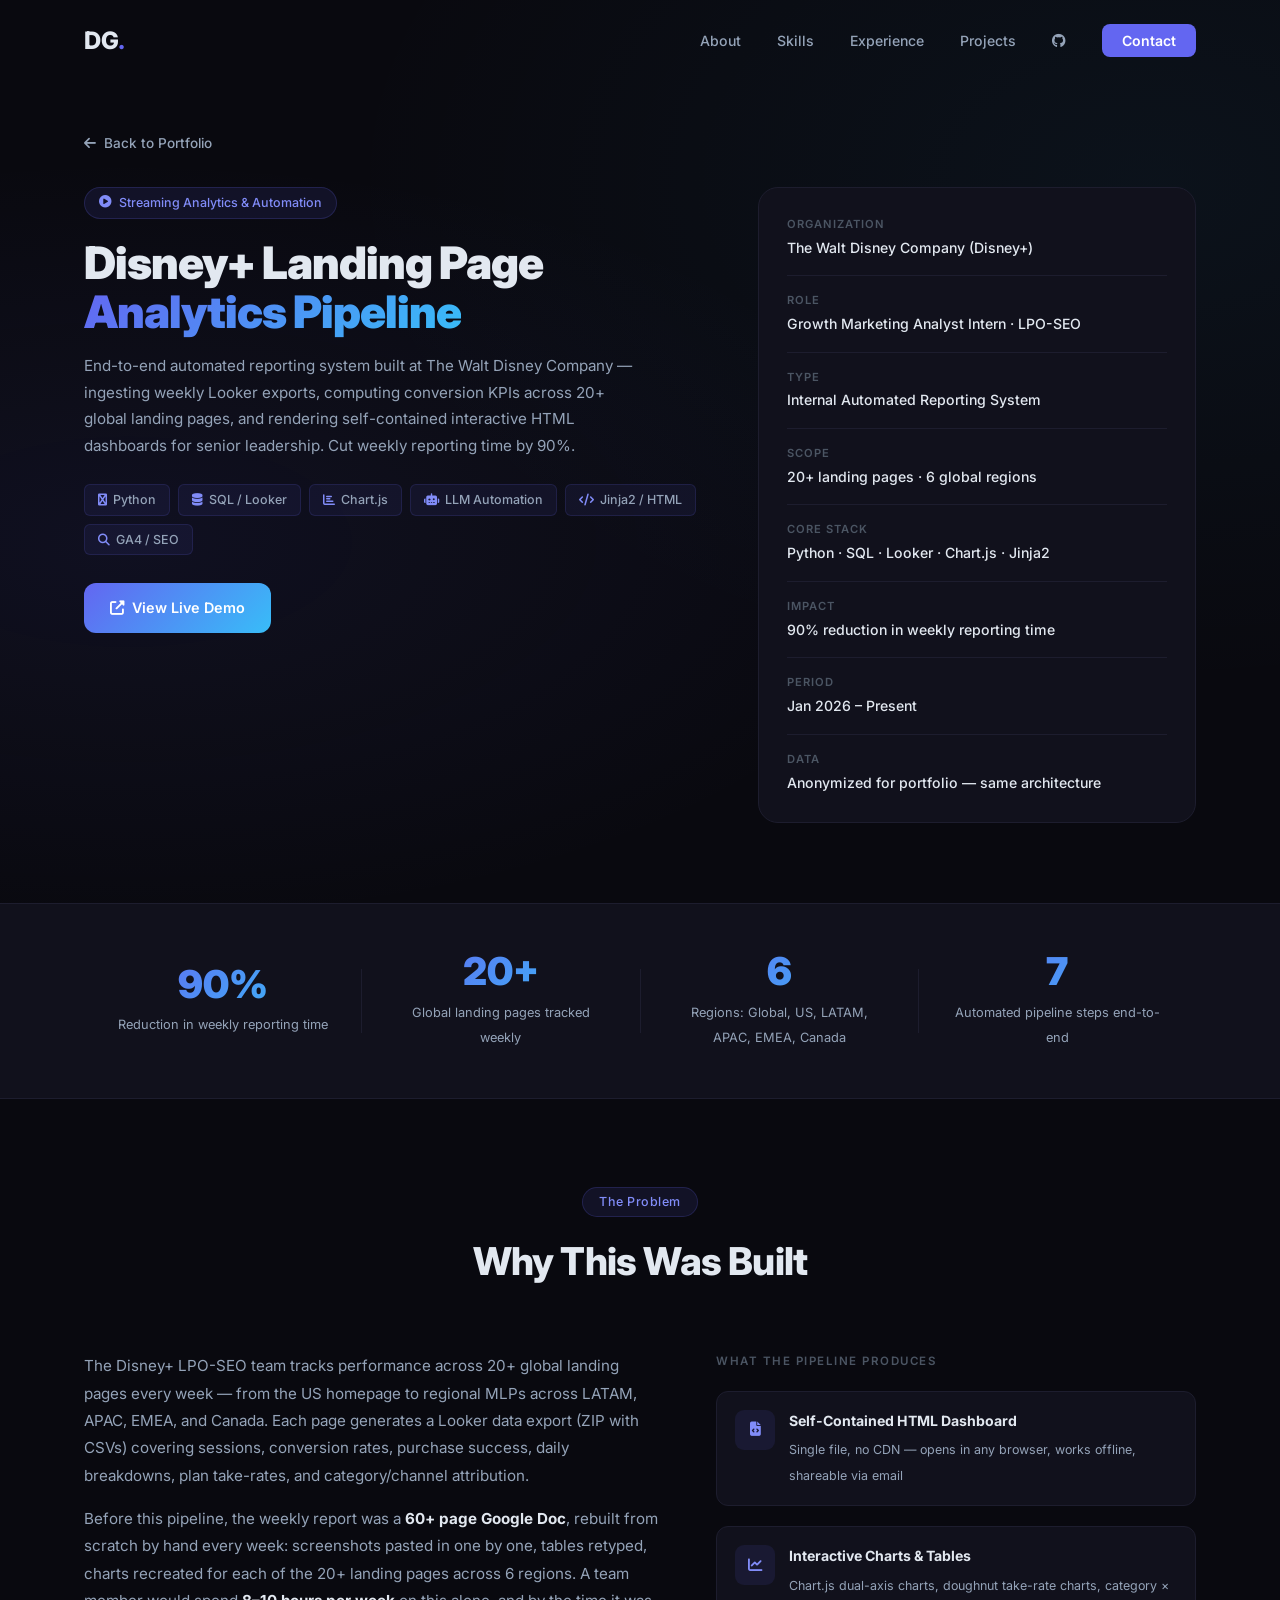
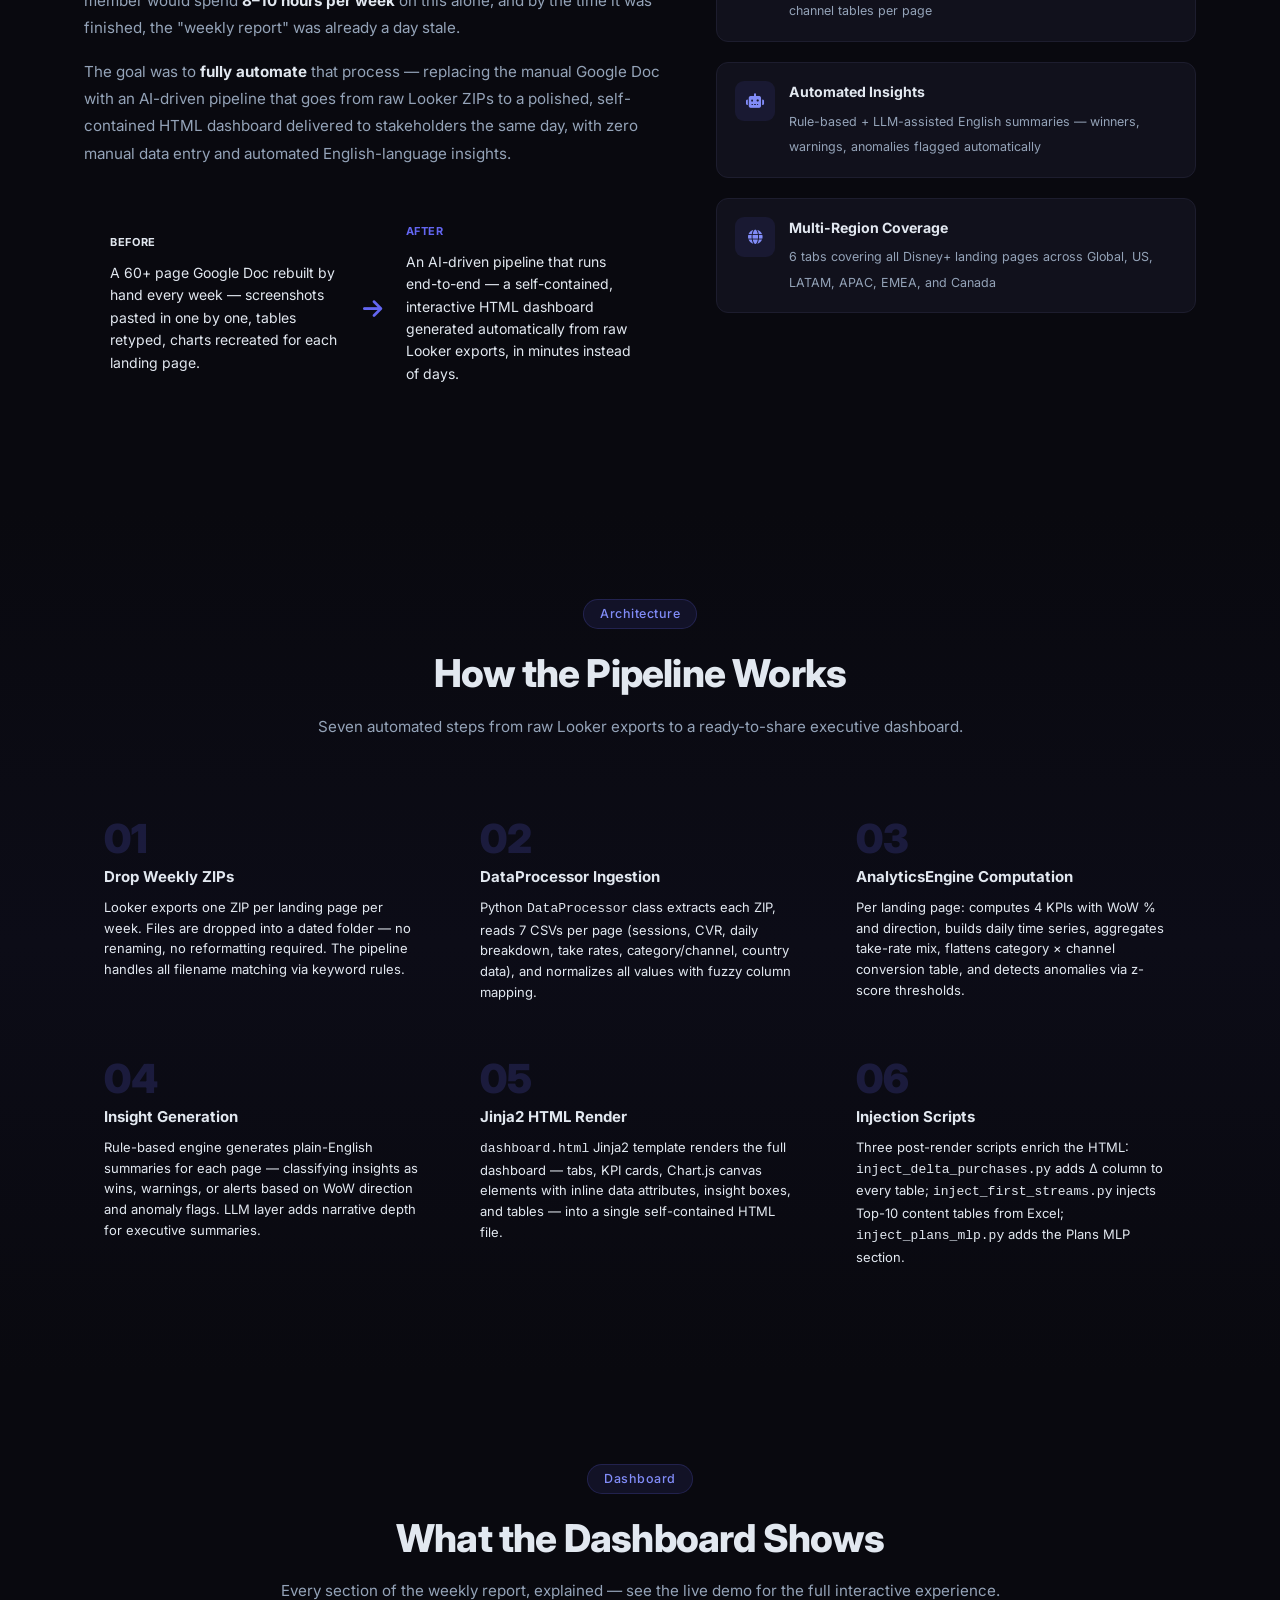
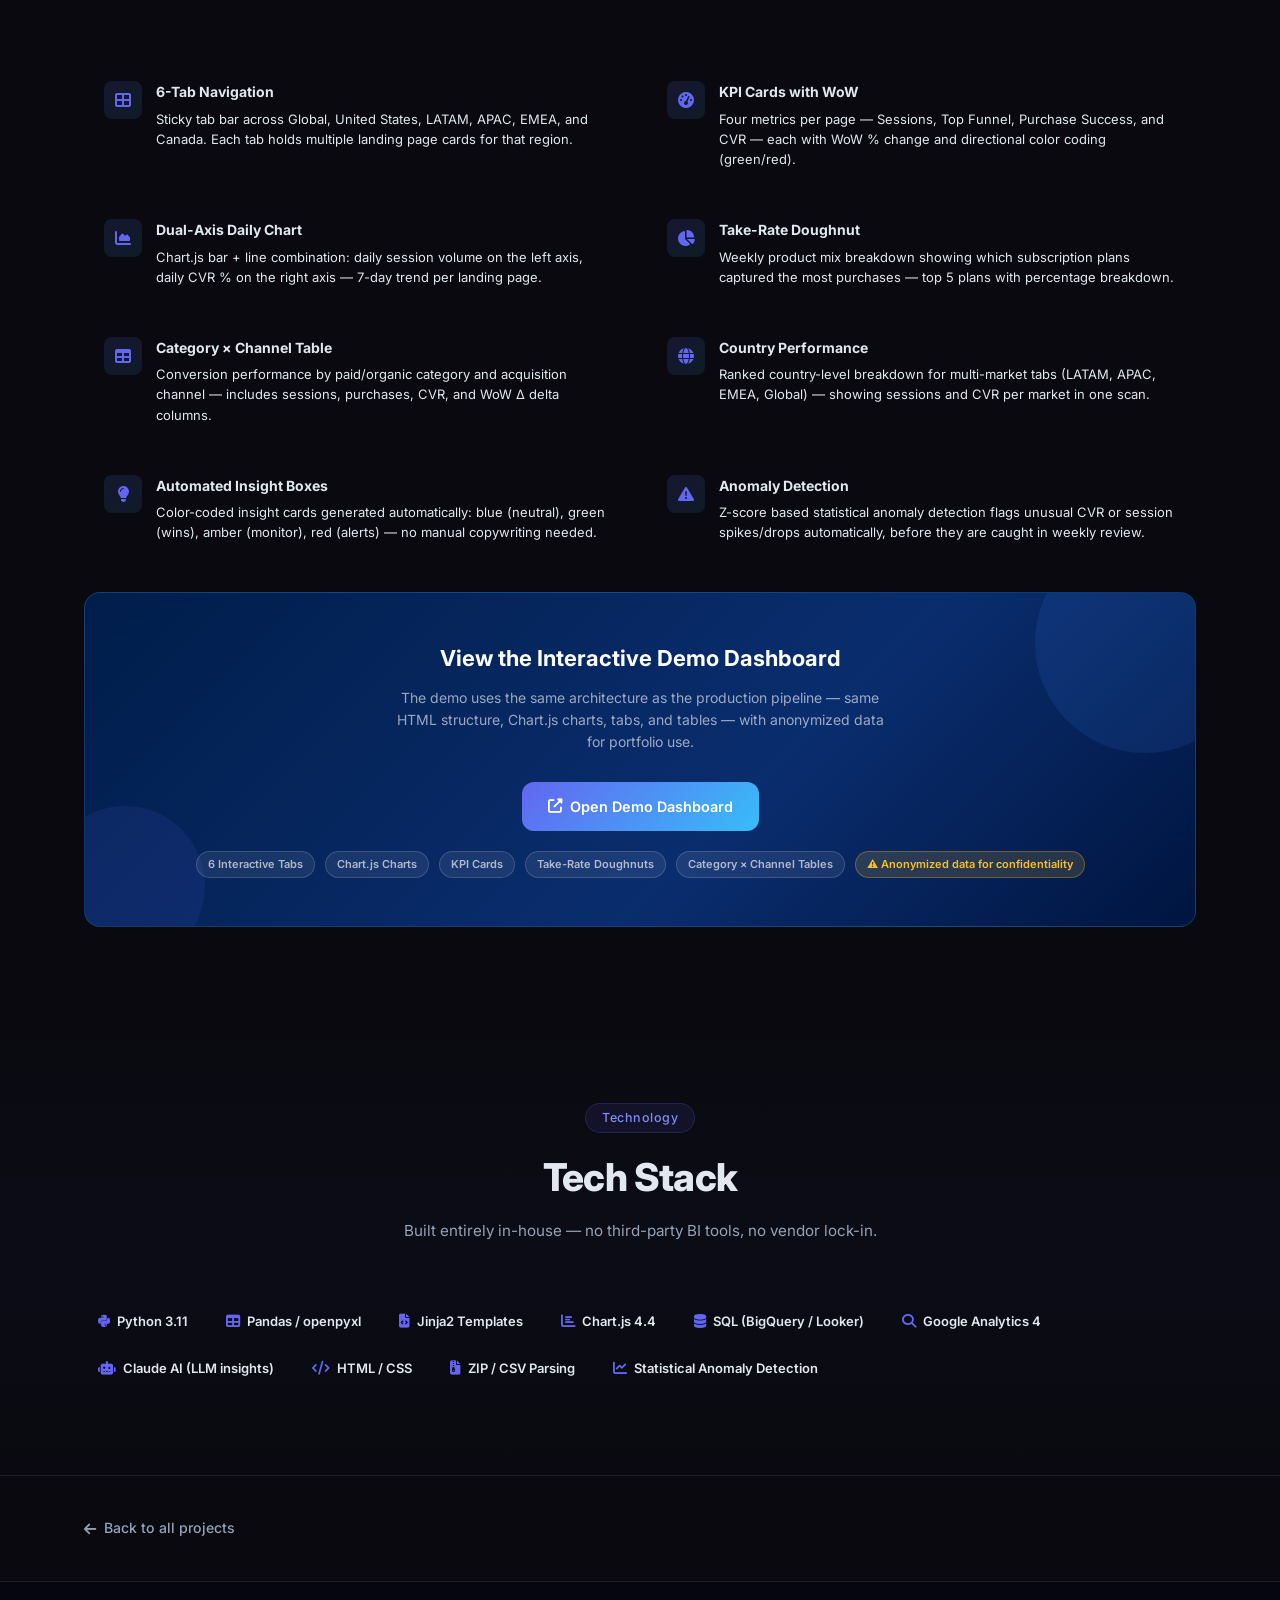
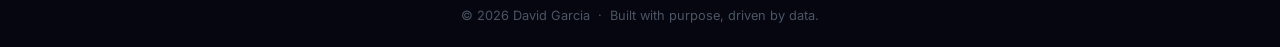
==== commit d57cd737: "Add GitHub navbar link and point GitHub links to portfolio repo Adds a GitHub icon to the navbar on " ====
--- a/disney.html
+++ b/disney.html
@@ -203,6 +203,7 @@
                 <li><a href="index.html#skills">Skills</a></li>
                 <li><a href="index.html#experience">Experience</a></li>
                 <li><a href="index.html#projects">Projects</a></li>
+                <li><a href="https://github.com/garciagbusiness/garciagbusiness.github.io" target="_blank" rel="noopener" aria-label="GitHub" class="nav-github"><i class="fab fa-github"></i></a></li>
                 <li><a href="index.html#contact" class="btn-nav">Contact</a></li>
             </ul>
             <div class="hamburger" id="hamburger">
--- a/css/style.css
+++ b/css/style.css
@@ -109,6 +109,12 @@
     transform: translateY(-1px);
 }
 
+.nav-github {
+    font-size: 1.05rem;
+    display: flex;
+    align-items: center;
+}
+
 .hamburger {
     display: none;
     flex-direction: column;
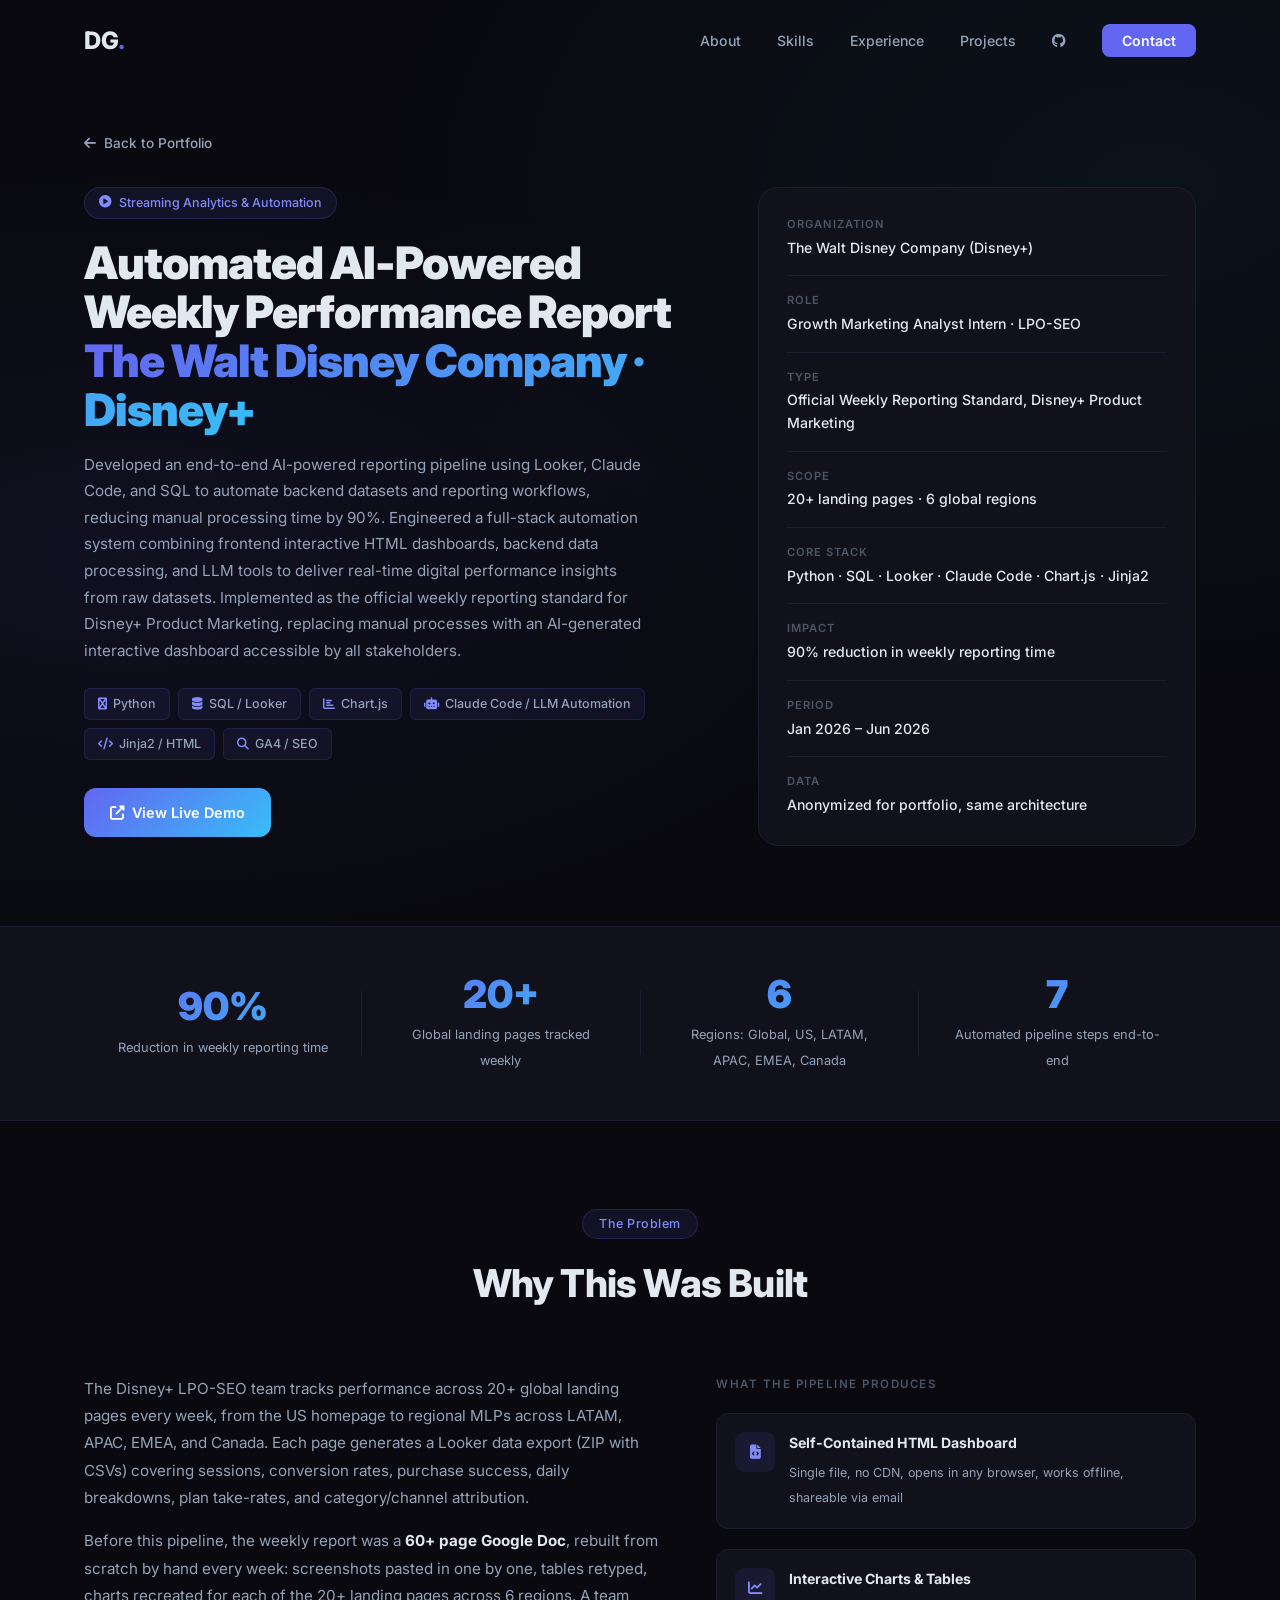
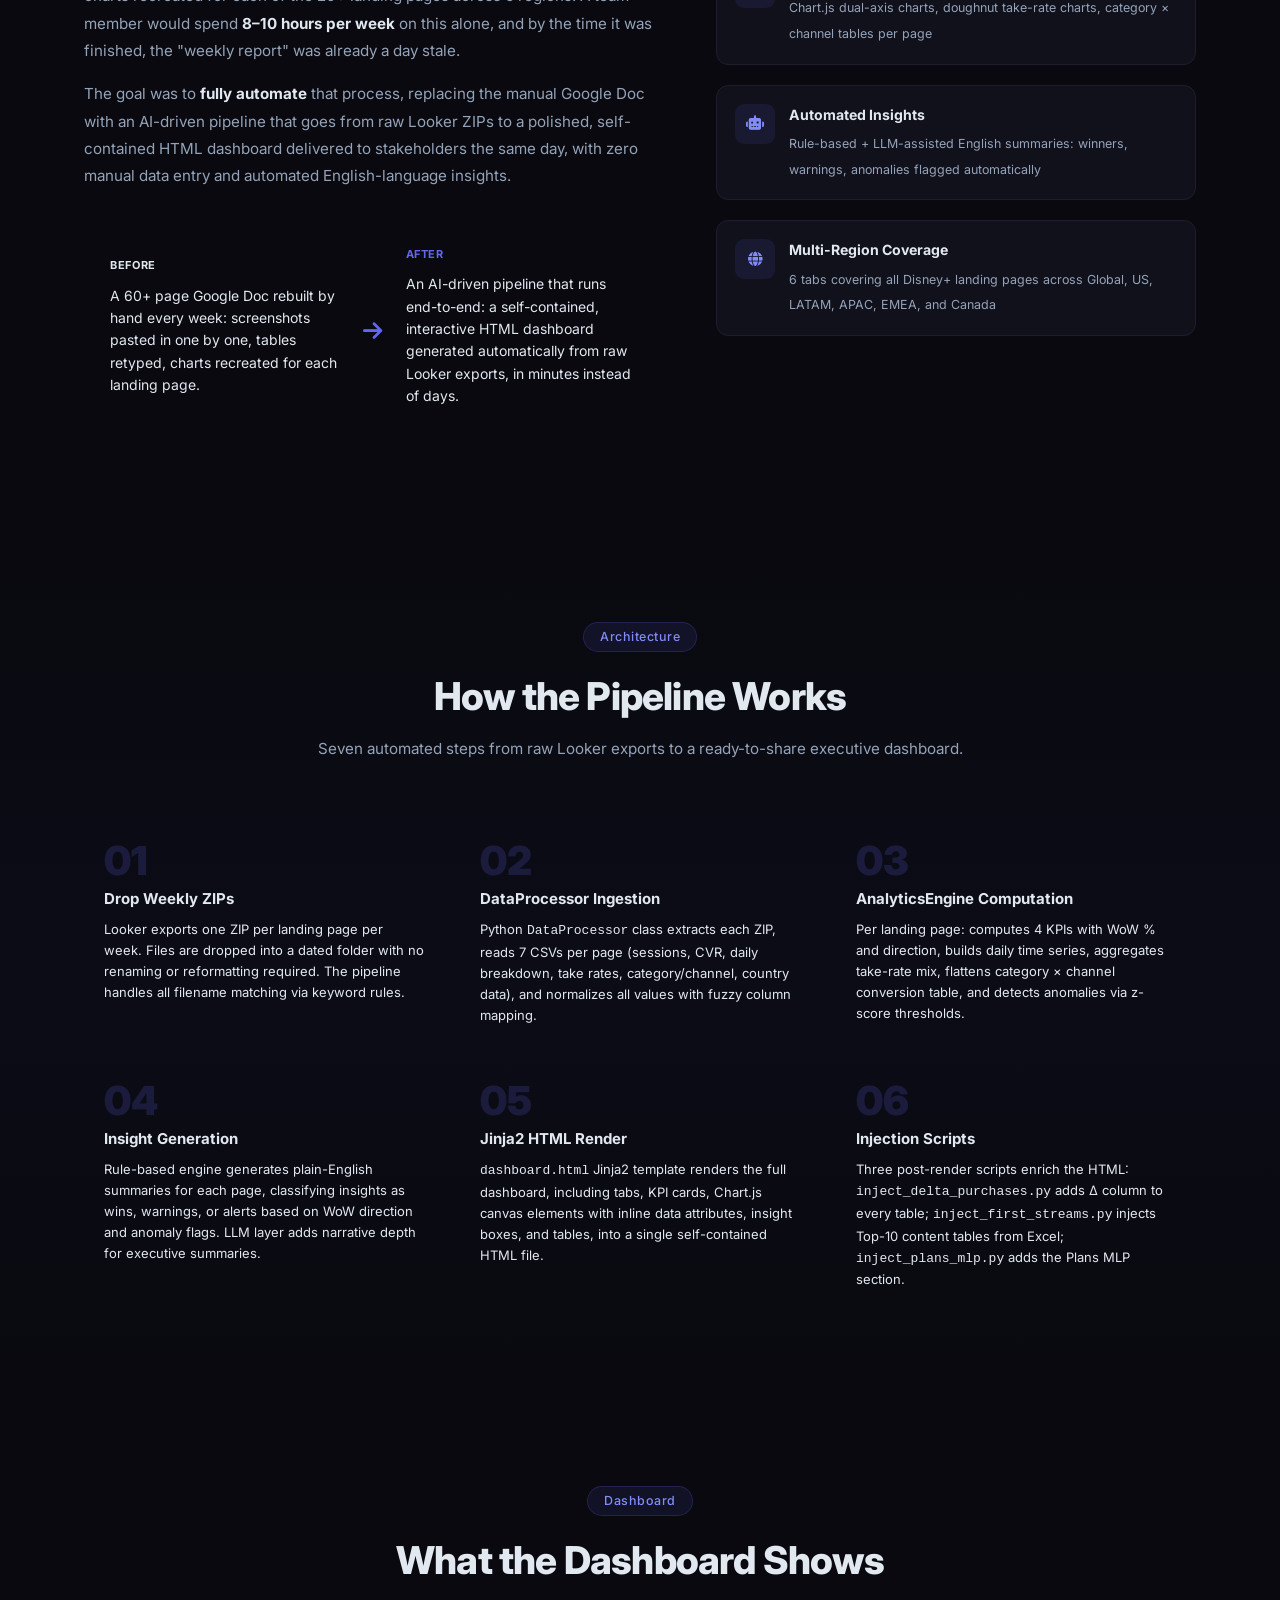
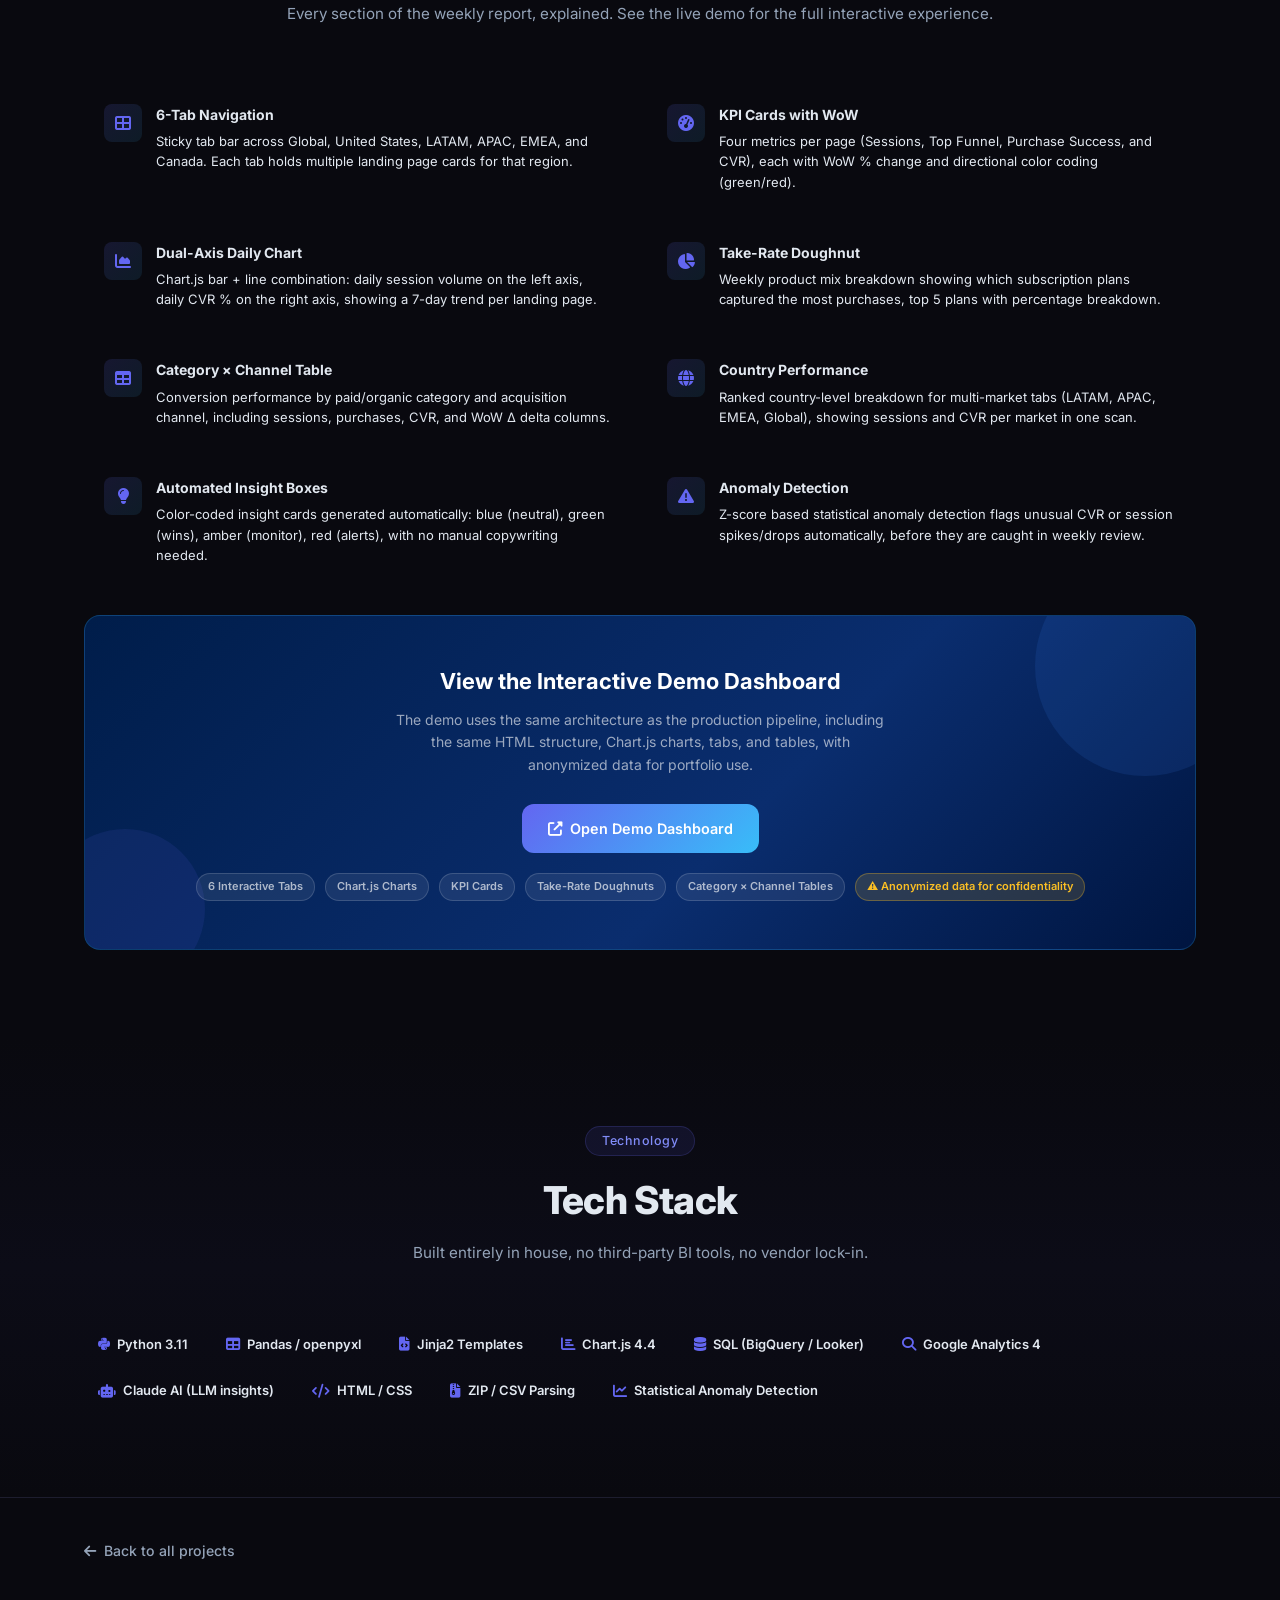
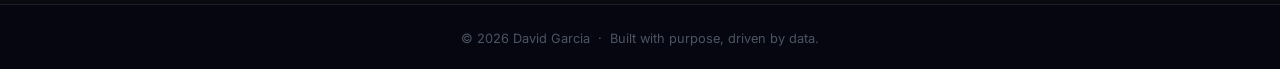
==== commit 16fd6575: "Update work experience for HealthCentral role, rename Disney+ project, add real company logos, resum" ====
--- a/disney.html
+++ b/disney.html
@@ -3,7 +3,7 @@
 <head>
     <meta charset="UTF-8">
     <meta name="viewport" content="width=device-width, initial-scale=1.0">
-    <title>Disney+ LPO Analytics Pipeline | David Garcia</title>
+    <title>Automated AI-Powered Weekly Performance Report | David Garcia</title>
     <link rel="stylesheet" href="css/style.css">
     <link rel="stylesheet" href="css/project.css">
     <link rel="preconnect" href="https://fonts.googleapis.com">
@@ -224,17 +224,19 @@
                     <div class="proj-category-badge">
                         <i class="fas fa-play-circle"></i> Streaming Analytics &amp; Automation
                     </div>
-                    <h1 class="proj-title">Disney+ Landing Page<br><span class="gradient-text">Analytics Pipeline</span></h1>
+                    <h1 class="proj-title">Automated AI-Powered Weekly Performance Report<br><span class="gradient-text">The Walt Disney Company · Disney+</span></h1>
                     <p class="proj-subtitle">
-                        End-to-end automated reporting system built at The Walt Disney Company — ingesting weekly Looker exports,
-                        computing conversion KPIs across 20+ global landing pages, and rendering self-contained interactive HTML
-                        dashboards for senior leadership. Cut weekly reporting time by 90%.
+                        Developed an end-to-end AI-powered reporting pipeline using Looker, Claude Code, and SQL to automate backend datasets and
+                        reporting workflows, reducing manual processing time by 90%. Engineered a full-stack automation system combining frontend
+                        interactive HTML dashboards, backend data processing, and LLM tools to deliver real-time digital performance insights from
+                        raw datasets. Implemented as the official weekly reporting standard for Disney+ Product Marketing, replacing manual processes
+                        with an AI-generated interactive dashboard accessible by all stakeholders.
                     </p>
                     <div class="proj-tool-badges">
                         <span><i class="fas fa-python"></i> Python</span>
                         <span><i class="fas fa-database"></i> SQL / Looker</span>
                         <span><i class="fas fa-chart-bar"></i> Chart.js</span>
-                        <span><i class="fas fa-robot"></i> LLM Automation</span>
+                        <span><i class="fas fa-robot"></i> Claude Code / LLM Automation</span>
                         <span><i class="fas fa-code"></i> Jinja2 / HTML</span>
                         <span><i class="fas fa-search"></i> GA4 / SEO</span>
                     </div>
@@ -256,7 +258,7 @@
                         </div>
                         <div class="proj-meta-item">
                             <span class="meta-label">Type</span>
-                            <span class="meta-value">Internal Automated Reporting System</span>
+                            <span class="meta-value">Official Weekly Reporting Standard, Disney+ Product Marketing</span>
                         </div>
                         <div class="proj-meta-item">
                             <span class="meta-label">Scope</span>
@@ -264,7 +266,7 @@
                         </div>
                         <div class="proj-meta-item">
                             <span class="meta-label">Core Stack</span>
-                            <span class="meta-value">Python · SQL · Looker · Chart.js · Jinja2</span>
+                            <span class="meta-value">Python · SQL · Looker · Claude Code · Chart.js · Jinja2</span>
                         </div>
                         <div class="proj-meta-item">
                             <span class="meta-label">Impact</span>
@@ -272,11 +274,11 @@
                         </div>
                         <div class="proj-meta-item">
                             <span class="meta-label">Period</span>
-                            <span class="meta-value">Jan 2026 – Present</span>
+                            <span class="meta-value">Jan 2026 – Jun 2026</span>
                         </div>
                         <div class="proj-meta-item">
                             <span class="meta-label">Data</span>
-                            <span class="meta-value">Anonymized for portfolio — same architecture</span>
+                            <span class="meta-value">Anonymized for portfolio, same architecture</span>
                         </div>
                     </div>
                 </div>
@@ -321,7 +323,7 @@
             <div class="context-grid fade-up">
                 <div class="context-text">
                     <p>
-                        The Disney+ LPO-SEO team tracks performance across 20+ global landing pages every week —
+                        The Disney+ LPO-SEO team tracks performance across 20+ global landing pages every week,
                         from the US homepage to regional MLPs across LATAM, APAC, EMEA, and Canada.
                         Each page generates a Looker data export (ZIP with CSVs) covering sessions, conversion rates,
                         purchase success, daily breakdowns, plan take-rates, and category/channel attribution.
@@ -334,7 +336,7 @@
                         "weekly report" was already a day stale.
                     </p>
                     <p>
-                        The goal was to <strong>fully automate</strong> that process — replacing the manual Google Doc
+                        The goal was to <strong>fully automate</strong> that process, replacing the manual Google Doc
                         with an AI-driven pipeline that goes from raw Looker ZIPs to a polished, self-contained HTML
                         dashboard delivered to stakeholders the same day, with zero manual data entry and automated
                         English-language insights.
@@ -342,12 +344,12 @@
                     <div class="before-after fade-up">
                         <div>
                             <span class="ba-label before">Before</span>
-                            <p>A 60+ page Google Doc rebuilt by hand every week — screenshots pasted in one by one, tables retyped, charts recreated for each landing page.</p>
+                            <p>A 60+ page Google Doc rebuilt by hand every week: screenshots pasted in one by one, tables retyped, charts recreated for each landing page.</p>
                         </div>
                         <div class="ba-arrow"><i class="fas fa-arrow-right"></i></div>
                         <div>
                             <span class="ba-label after">After</span>
-                            <p>An AI-driven pipeline that runs end-to-end — a self-contained, interactive HTML dashboard generated automatically from raw Looker exports, in minutes instead of days.</p>
+                            <p>An AI-driven pipeline that runs end-to-end: a self-contained, interactive HTML dashboard generated automatically from raw Looker exports, in minutes instead of days.</p>
                         </div>
                     </div>
                 </div>
@@ -357,7 +359,7 @@
                         <div class="deliverable-icon"><i class="fas fa-file-code"></i></div>
                         <div>
                             <strong>Self-Contained HTML Dashboard</strong>
-                            <span>Single file, no CDN — opens in any browser, works offline, shareable via email</span>
+                            <span>Single file, no CDN, opens in any browser, works offline, shareable via email</span>
                         </div>
                     </div>
                     <div class="deliverable-item">
@@ -371,7 +373,7 @@
                         <div class="deliverable-icon"><i class="fas fa-robot"></i></div>
                         <div>
                             <strong>Automated Insights</strong>
-                            <span>Rule-based + LLM-assisted English summaries — winners, warnings, anomalies flagged automatically</span>
+                            <span>Rule-based + LLM-assisted English summaries: winners, warnings, anomalies flagged automatically</span>
                         </div>
                     </div>
                     <div class="deliverable-item">
@@ -398,7 +400,7 @@
                 <div class="pipeline-step fade-up">
                     <div class="step-num">01</div>
                     <div class="step-title">Drop Weekly ZIPs</div>
-                    <div class="step-desc">Looker exports one ZIP per landing page per week. Files are dropped into a dated folder — no renaming, no reformatting required. The pipeline handles all filename matching via keyword rules.</div>
+                    <div class="step-desc">Looker exports one ZIP per landing page per week. Files are dropped into a dated folder with no renaming or reformatting required. The pipeline handles all filename matching via keyword rules.</div>
                 </div>
                 <div class="pipeline-step fade-up">
                     <div class="step-num">02</div>
@@ -413,12 +415,12 @@
                 <div class="pipeline-step fade-up">
                     <div class="step-num">04</div>
                     <div class="step-title">Insight Generation</div>
-                    <div class="step-desc">Rule-based engine generates plain-English summaries for each page — classifying insights as wins, warnings, or alerts based on WoW direction and anomaly flags. LLM layer adds narrative depth for executive summaries.</div>
+                    <div class="step-desc">Rule-based engine generates plain-English summaries for each page, classifying insights as wins, warnings, or alerts based on WoW direction and anomaly flags. LLM layer adds narrative depth for executive summaries.</div>
                 </div>
                 <div class="pipeline-step fade-up">
                     <div class="step-num">05</div>
                     <div class="step-title">Jinja2 HTML Render</div>
-                    <div class="step-desc"><code>dashboard.html</code> Jinja2 template renders the full dashboard — tabs, KPI cards, Chart.js canvas elements with inline data attributes, insight boxes, and tables — into a single self-contained HTML file.</div>
+                    <div class="step-desc"><code>dashboard.html</code> Jinja2 template renders the full dashboard, including tabs, KPI cards, Chart.js canvas elements with inline data attributes, insight boxes, and tables, into a single self-contained HTML file.</div>
                 </div>
                 <div class="pipeline-step fade-up">
                     <div class="step-num">06</div>
@@ -435,7 +437,7 @@
             <div class="section-header fade-up">
                 <span class="section-tag">Dashboard</span>
                 <h2 class="section-title">What the Dashboard Shows</h2>
-                <p class="section-description">Every section of the weekly report, explained — see the live demo for the full interactive experience.</p>
+                <p class="section-description">Every section of the weekly report, explained. See the live demo for the full interactive experience.</p>
             </div>
             <div class="features-grid">
                 <div class="feature-card fade-up">
@@ -449,42 +451,42 @@
                     <div class="feature-icon"><i class="fas fa-tachometer-alt"></i></div>
                     <div>
                         <h4>KPI Cards with WoW</h4>
-                        <p>Four metrics per page — Sessions, Top Funnel, Purchase Success, and CVR — each with WoW % change and directional color coding (green/red).</p>
+                        <p>Four metrics per page (Sessions, Top Funnel, Purchase Success, and CVR), each with WoW % change and directional color coding (green/red).</p>
                     </div>
                 </div>
                 <div class="feature-card fade-up">
                     <div class="feature-icon"><i class="fas fa-chart-area"></i></div>
                     <div>
                         <h4>Dual-Axis Daily Chart</h4>
-                        <p>Chart.js bar + line combination: daily session volume on the left axis, daily CVR % on the right axis — 7-day trend per landing page.</p>
+                        <p>Chart.js bar + line combination: daily session volume on the left axis, daily CVR % on the right axis, showing a 7-day trend per landing page.</p>
                     </div>
                 </div>
                 <div class="feature-card fade-up">
                     <div class="feature-icon"><i class="fas fa-chart-pie"></i></div>
                     <div>
                         <h4>Take-Rate Doughnut</h4>
-                        <p>Weekly product mix breakdown showing which subscription plans captured the most purchases — top 5 plans with percentage breakdown.</p>
+                        <p>Weekly product mix breakdown showing which subscription plans captured the most purchases, top 5 plans with percentage breakdown.</p>
                     </div>
                 </div>
                 <div class="feature-card fade-up">
                     <div class="feature-icon"><i class="fas fa-table"></i></div>
                     <div>
                         <h4>Category × Channel Table</h4>
-                        <p>Conversion performance by paid/organic category and acquisition channel — includes sessions, purchases, CVR, and WoW Δ delta columns.</p>
+                        <p>Conversion performance by paid/organic category and acquisition channel, including sessions, purchases, CVR, and WoW Δ delta columns.</p>
                     </div>
                 </div>
                 <div class="feature-card fade-up">
                     <div class="feature-icon"><i class="fas fa-globe"></i></div>
                     <div>
                         <h4>Country Performance</h4>
-                        <p>Ranked country-level breakdown for multi-market tabs (LATAM, APAC, EMEA, Global) — showing sessions and CVR per market in one scan.</p>
+                        <p>Ranked country-level breakdown for multi-market tabs (LATAM, APAC, EMEA, Global), showing sessions and CVR per market in one scan.</p>
                     </div>
                 </div>
                 <div class="feature-card fade-up">
                     <div class="feature-icon"><i class="fas fa-lightbulb"></i></div>
                     <div>
                         <h4>Automated Insight Boxes</h4>
-                        <p>Color-coded insight cards generated automatically: blue (neutral), green (wins), amber (monitor), red (alerts) — no manual copywriting needed.</p>
+                        <p>Color-coded insight cards generated automatically: blue (neutral), green (wins), amber (monitor), red (alerts), with no manual copywriting needed.</p>
                     </div>
                 </div>
                 <div class="feature-card fade-up">
@@ -499,7 +501,7 @@
             <!-- DEMO PREVIEW BOX -->
             <div class="demo-preview-box fade-up">
                 <h3>View the Interactive Demo Dashboard</h3>
-                <p>The demo uses the same architecture as the production pipeline — same HTML structure, Chart.js charts, tabs, and tables — with anonymized data for portfolio use.</p>
+                <p>The demo uses the same architecture as the production pipeline, including the same HTML structure, Chart.js charts, tabs, and tables, with anonymized data for portfolio use.</p>
                 <div class="demo-btns">
                     <a href="assets/disney/demo_dashboard.html" target="_blank" class="btn btn-primary">
                         <i class="fas fa-external-link-alt"></i> Open Demo Dashboard
@@ -523,7 +525,7 @@
             <div class="section-header fade-up">
                 <span class="section-tag">Technology</span>
                 <h2 class="section-title">Tech Stack</h2>
-                <p class="section-description">Built entirely in-house — no third-party BI tools, no vendor lock-in.</p>
+                <p class="section-description">Built entirely in house, no third-party BI tools, no vendor lock-in.</p>
             </div>
             <div class="tech-grid fade-up">
                 <div class="tech-badge"><i class="fab fa-python"></i> Python 3.11</div>
--- a/css/style.css
+++ b/css/style.css
@@ -134,7 +134,6 @@
    HERO
 ========================================== */
 .hero {
-    min-height: 100vh;
     display: flex;
     align-items: center;
     position: relative;
@@ -161,7 +160,7 @@
 .hero-container {
     max-width: 1160px;
     margin: 0 auto;
-    padding: 130px 24px 90px;
+    padding: 100px 24px 90px;
     display: grid;
     grid-template-columns: 1fr 1fr;
     gap: 80px;
@@ -353,6 +352,18 @@
     animation: floatB 3.5s ease-in-out infinite;
 }
 
+.card-3 {
+    top: 178px;
+    left: -50px;
+    animation: floatB 3.8s ease-in-out infinite;
+}
+
+.card-4 {
+    bottom: 172px;
+    right: -50px;
+    animation: floatA 3.8s ease-in-out infinite;
+}
+
 @keyframes floatA {
     0%, 100% { transform: translateY(0px); }
     50%       { transform: translateY(-10px); }
@@ -519,6 +530,26 @@
     flex-shrink: 0;
 }
 
+.edu-logo {
+    height: 44px;
+    min-width: 44px;
+    max-width: 160px;
+    background: #fff;
+    border-radius: 10px;
+    display: flex;
+    align-items: center;
+    justify-content: center;
+    padding: 4px 8px;
+    flex-shrink: 0;
+    box-sizing: border-box;
+}
+
+.edu-logo img {
+    max-width: 100%;
+    max-height: 100%;
+    object-fit: contain;
+}
+
 .edu-info h4 {
     font-size: 0.88rem;
     font-weight: 600;
@@ -534,6 +565,93 @@
 .edu-meta {
     font-size: 0.75rem;
     color: var(--text-dim);
+}
+
+.resume-card {
+    display: flex;
+    align-items: center;
+    flex-wrap: wrap;
+    gap: 14px;
+    background: var(--bg-card);
+    border: 1px solid var(--border);
+    border-radius: var(--radius);
+    padding: 18px;
+    margin-bottom: 14px;
+    transition: border-color var(--transition);
+}
+
+.resume-card:hover { border-color: var(--border-hover); }
+
+.resume-icon {
+    width: 44px;
+    height: 44px;
+    background: rgba(99,102,241,0.1);
+    border: 1px solid rgba(99,102,241,0.2);
+    border-radius: 10px;
+    display: flex;
+    align-items: center;
+    justify-content: center;
+    color: var(--primary-lt);
+    font-size: 1.1rem;
+    flex-shrink: 0;
+}
+
+.resume-info {
+    flex: 1;
+    min-width: 140px;
+}
+
+.resume-info h4 {
+    font-size: 0.88rem;
+    font-weight: 600;
+    margin-bottom: 3px;
+}
+
+.resume-info p {
+    font-size: 0.78rem;
+    color: var(--text-muted);
+}
+
+.resume-actions {
+    display: flex;
+    gap: 8px;
+    flex-shrink: 0;
+}
+
+.resume-btn {
+    display: inline-flex;
+    align-items: center;
+    justify-content: center;
+    gap: 6px;
+    padding: 9px 16px;
+    border-radius: 8px;
+    font-size: 0.78rem;
+    font-weight: 600;
+    transition: all var(--transition);
+}
+
+.resume-btn.view {
+    background: var(--gradient);
+    color: #fff;
+    border: none;
+}
+
+.resume-btn.view:hover {
+    transform: translateY(-1px);
+    box-shadow: 0 6px 20px rgba(99,102,241,0.35);
+}
+
+.resume-btn.download {
+    background: transparent;
+    border: 1px solid var(--border);
+    color: var(--text-muted);
+    width: 38px;
+    padding: 9px;
+}
+
+.resume-btn.download:hover {
+    border-color: var(--primary);
+    color: var(--primary-lt);
 }
 
 .achievement-tags {
@@ -691,6 +809,32 @@
     margin-bottom: 4px;
 }
 
+.timeline-title-row {
+    display: flex;
+    align-items: flex-start;
+    gap: 14px;
+}
+
+.timeline-logo {
+    height: 44px;
+    min-width: 44px;
+    max-width: 96px;
+    background: #fff;
+    border-radius: 10px;
+    display: flex;
+    align-items: center;
+    justify-content: center;
+    padding: 6px 10px;
+    flex-shrink: 0;
+    box-sizing: border-box;
+}
+
+.timeline-logo img {
+    max-width: 100%;
+    max-height: 100%;
+    object-fit: contain;
+}
+
 .company {
     font-size: 0.82rem;
     color: var(--primary-lt);
@@ -947,7 +1091,7 @@
         grid-template-columns: 1fr;
         text-align: center;
         gap: 48px;
-        padding-top: 110px;
+        padding-top: 90px;
     }
 
     .hero-description { margin: 0 auto 36px; }
@@ -955,7 +1099,7 @@
     .hero-stats { justify-content: center; }
     .hero-image { order: -1; }
     .image-wrapper { width: 240px; height: 270px; }
-    .card-1, .card-2 { display: none; }
+    .card-1, .card-2, .card-3, .card-4 { display: none; }
 
     .about-grid { grid-template-columns: 1fr; }
     .skills-grid { grid-template-columns: 1fr; }
